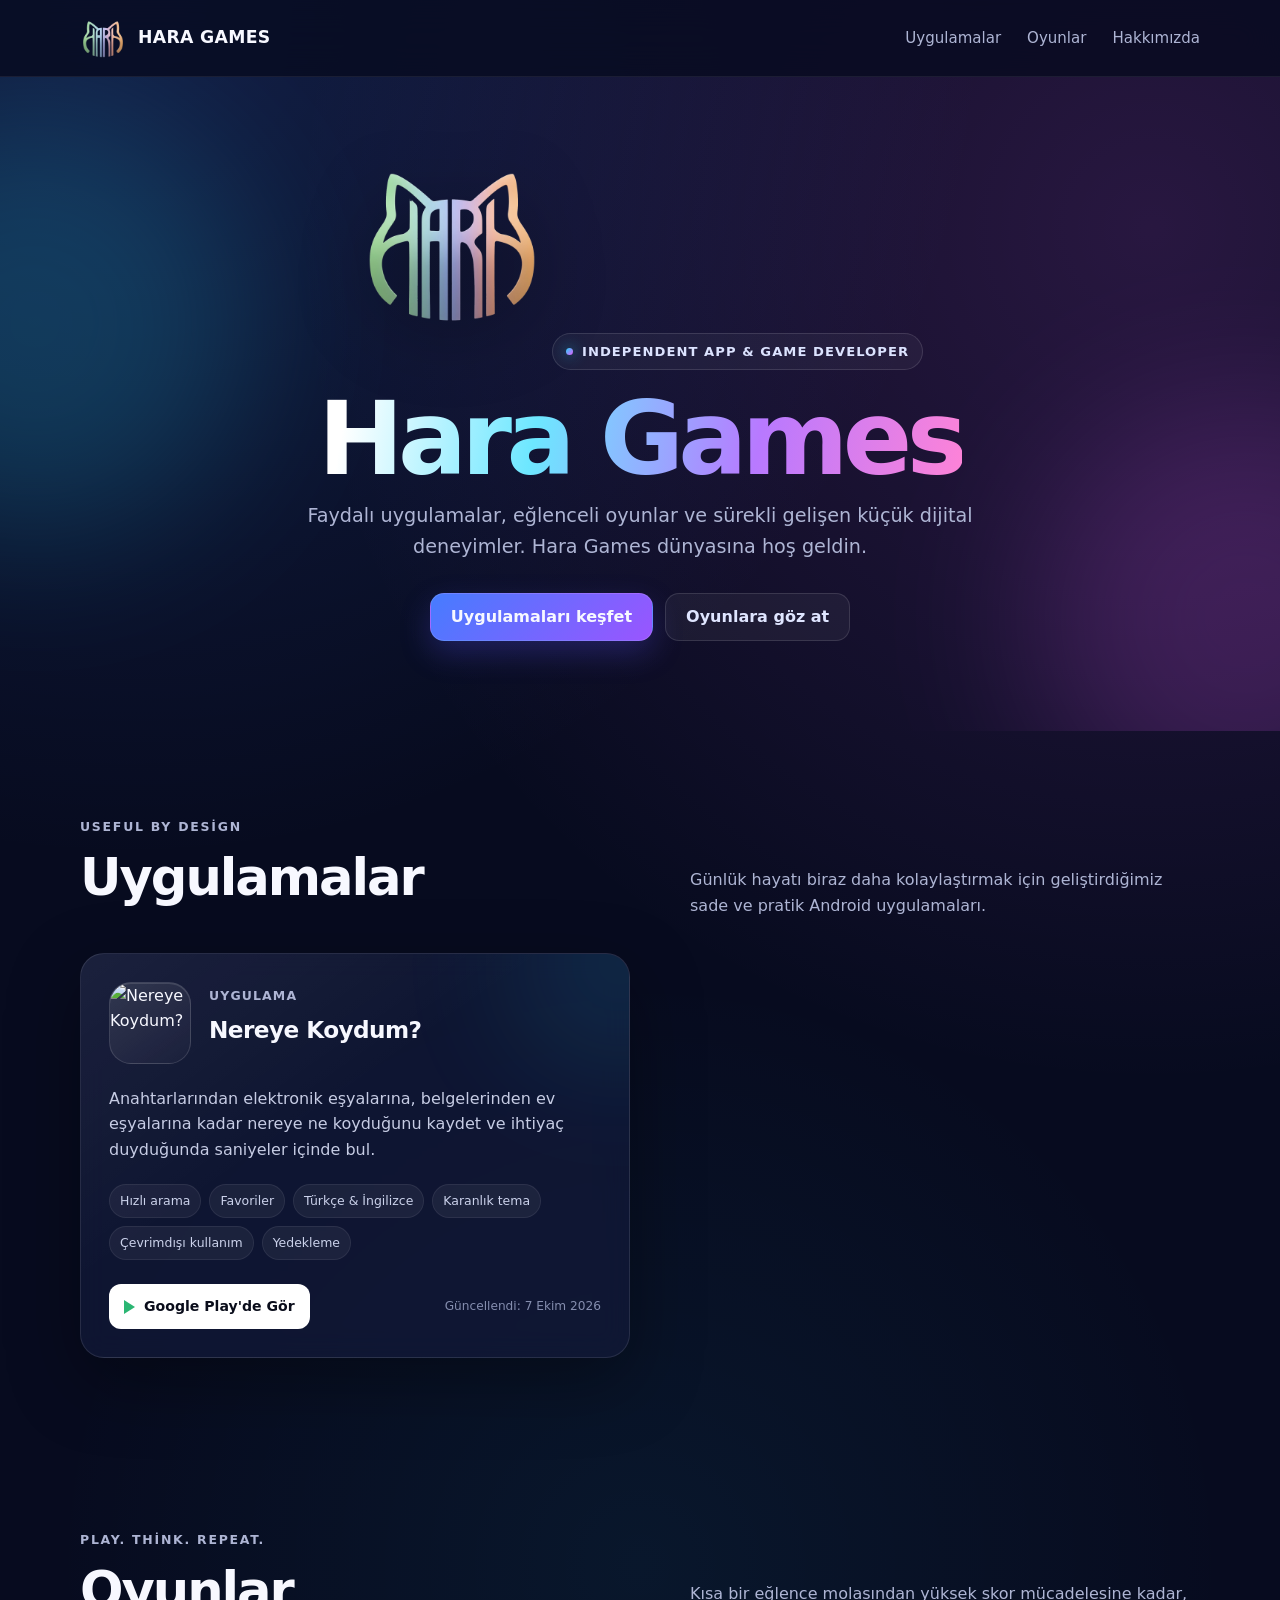
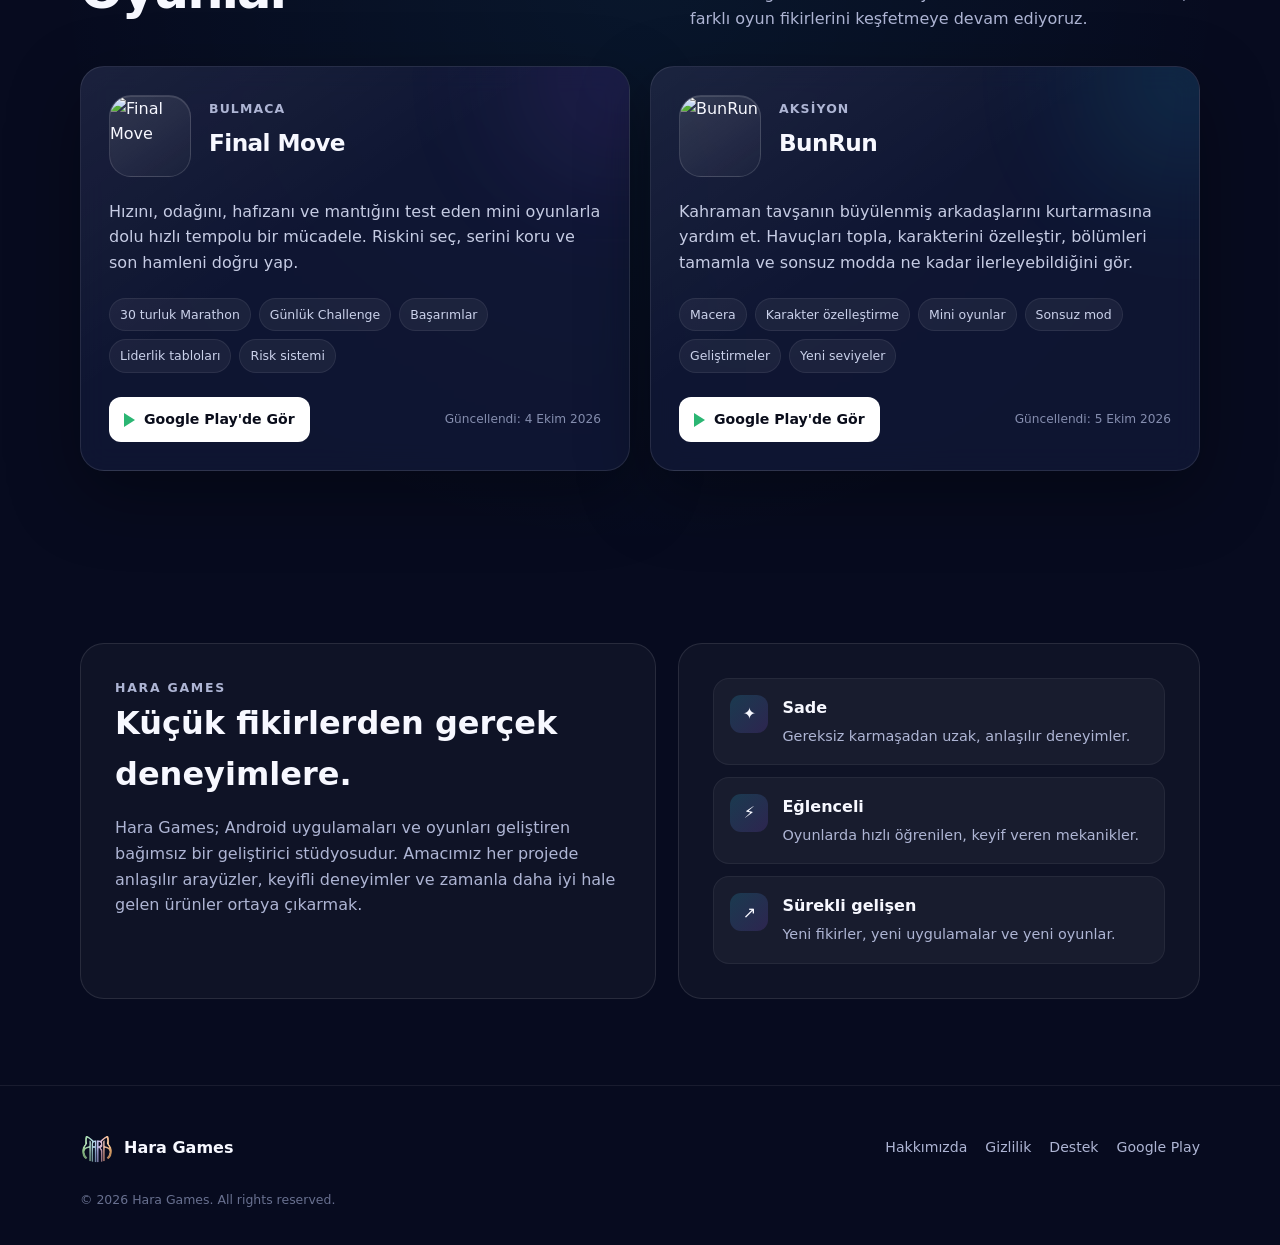
==== index.html @ c5e0ca46 "🤖 Google Play ikonları otomatik güncellendi" ====
<!DOCTYPE html>
<html lang="tr">
<head>
    <meta charset="UTF-8">
    <meta name="viewport" content="width=device-width, initial-scale=1.0">
    <meta name="theme-color" content="#070b1f">
    <meta name="description" content="Hara Games — Android uygulamaları ve oyunları.">
    <title>Hara Games | Apps & Games</title>

    <style>
        :root {
            --bg: #070b1f;
            --bg-soft: #0d1230;
            --card: rgba(19, 25, 58, 0.72);
            --card-solid: #111738;
            --text: #f7f8ff;
            --muted: #aeb5d4;
            --cyan: #25d8ff;
            --blue: #467cff;
            --purple: #9a55ff;
            --pink: #e65cff;
            --gold: #ffc94a;
            --border: rgba(255,255,255,.10);
            --shadow: 0 24px 70px rgba(0,0,0,.35);
            --radius: 24px;
            --max: 1120px;
        }

        * { box-sizing: border-box; }
        html { scroll-behavior: smooth; }

        body {
            margin: 0;
            color: var(--text);
            background:
                radial-gradient(circle at 10% 0%, rgba(70,124,255,.18), transparent 28%),
                radial-gradient(circle at 90% 8%, rgba(230,92,255,.15), transparent 30%),
                radial-gradient(circle at 50% 55%, rgba(37,216,255,.06), transparent 35%),
                var(--bg);
            font-family: Inter, ui-sans-serif, system-ui, -apple-system, BlinkMacSystemFont, "Segoe UI", sans-serif;
            line-height: 1.6;
        }

        a { color: inherit; text-decoration: none; }

        .container {
            width: min(calc(100% - 40px), var(--max));
            margin: 0 auto;
        }

        /* ---------- NAV ---------- */
        .nav {
            position: sticky;
            top: 0;
            z-index: 20;
            border-bottom: 1px solid rgba(255,255,255,.07);
            background: rgba(7,11,31,.78);
            backdrop-filter: blur(18px);
        }

        .nav-inner {
            min-height: 76px;
            display: flex;
            align-items: center;
            justify-content: space-between;
            gap: 24px;
        }

        .brand {
            display: inline-flex;
            align-items: center;
            gap: 12px;
            font-weight: 800;
            letter-spacing: .02em;
        }

        .brand img {
            width: 46px;
            height: 46px;
            object-fit: contain;
            border-radius: 13px;
        }

        .brand span { font-size: 1.08rem; }

        .nav-links {
            display: flex;
            gap: 26px;
            color: var(--muted);
            font-size: .94rem;
        }

        .nav-links a:hover { color: #fff; }

        /* ---------- HERO ---------- */
        .hero {
            min-height: 610px;
            display: grid;
            place-items: center;
            position: relative;
            overflow: hidden;
            padding: 70px 0 90px;
        }

        .hero::before,
        .hero::after {
            content: "";
            position: absolute;
            width: 430px;
            height: 430px;
            border-radius: 50%;
            filter: blur(80px);
            opacity: .18;
            pointer-events: none;
        }

        .hero::before { left: -180px; top: 30px; background: var(--cyan); }
        .hero::after { right: -180px; bottom: -100px; background: var(--pink); }

        .hero-content {
            position: relative;
            z-index: 1;
            text-align: center;
            max-width: 850px;
        }

        .hero-logo {
            width: clamp(130px, 18vw, 190px);
            height: clamp(130px, 18vw, 190px);
            object-fit: contain;
            margin-bottom: 18px;
            filter: drop-shadow(0 18px 35px rgba(0,0,0,.4));
        }

        .eyebrow {
            display: inline-flex;
            align-items: center;
            gap: 9px;
            padding: 7px 13px;
            border: 1px solid rgba(255,255,255,.12);
            border-radius: 999px;
            background: rgba(255,255,255,.045);
            color: #dce3ff;
            font-size: .82rem;
            font-weight: 700;
            letter-spacing: .08em;
            text-transform: uppercase;
        }

        .eyebrow::before {
            content: "";
            width: 7px;
            height: 7px;
            border-radius: 50%;
            background: linear-gradient(135deg, var(--cyan), var(--pink));
            box-shadow: 0 0 14px rgba(37,216,255,.8);
        }

        h1 {
            margin: 20px 0 14px;
            font-size: clamp(3rem, 8vw, 6.5rem);
            line-height: .95;
            letter-spacing: -.055em;
        }

        .gradient-text {
            background: linear-gradient(100deg, #fff 5%, #6de7ff 34%, #b879ff 68%, #ff83d7 100%);
            -webkit-background-clip: text;
            background-clip: text;
            color: transparent;
        }

        .hero p {
            max-width: 670px;
            margin: 0 auto;
            color: var(--muted);
            font-size: clamp(1rem, 2vw, 1.2rem);
        }

        .hero-actions {
            display: flex;
            justify-content: center;
            gap: 12px;
            flex-wrap: wrap;
            margin-top: 30px;
        }

        .button {
            display: inline-flex;
            align-items: center;
            justify-content: center;
            min-height: 48px;
            padding: 0 20px;
            border-radius: 14px;
            border: 1px solid rgba(255,255,255,.12);
            font-weight: 800;
            transition: transform .2s ease, border-color .2s ease, background .2s ease;
        }

        .button:hover {
            transform: translateY(-2px);
            border-color: rgba(255,255,255,.24);
        }

        .button-primary {
            background: linear-gradient(135deg, var(--blue), var(--purple));
            box-shadow: 0 12px 30px rgba(91,82,255,.25);
        }

        .button-secondary {
            background: rgba(255,255,255,.05);
            color: #dfe5ff;
        }

        /* ---------- SECTION ---------- */
        section { padding: 86px 0; }

        .section-heading {
            display: flex;
            justify-content: space-between;
            align-items: end;
            gap: 30px;
            margin-bottom: 34px;
        }

        .section-heading h2 {
            margin: 0;
            font-size: clamp(2rem, 4vw, 3.2rem);
            letter-spacing: -.04em;
        }

        .section-heading p {
            max-width: 510px;
            margin: 0;
            color: var(--muted);
        }

        .section-label {
            margin: 0 0 8px;
            color: var(--cyan);
            font-size: .78rem;
            font-weight: 900;
            letter-spacing: .14em;
            text-transform: uppercase;
        }

        /* ---------- PRODUCTS ---------- */
        .products {
            display: grid;
            grid-template-columns: repeat(2, minmax(0, 1fr));
            gap: 20px;
        }

        .product-card {
            position: relative;
            overflow: hidden;
            min-height: 300px;
            display: flex;
            flex-direction: column;
            padding: 28px;
            border: 1px solid var(--border);
            border-radius: var(--radius);
            background: linear-gradient(145deg, rgba(255,255,255,.055), transparent 42%), var(--card);
            box-shadow: var(--shadow);
            backdrop-filter: blur(14px);
            transition: transform .25s ease, border-color .25s ease;
        }

        .product-card:hover {
            transform: translateY(-6px);
            border-color: rgba(117,160,255,.38);
        }

        .product-card::after {
            content: "";
            position: absolute;
            width: 170px;
            height: 170px;
            right: -75px;
            top: -75px;
            border-radius: 50%;
            background: var(--accent, var(--blue));
            filter: blur(75px);
            opacity: .18;
            pointer-events: none;
        }

        .product-top {
            display: flex;
            align-items: flex-start;
            gap: 18px;
            position: relative;
            z-index: 1;
        }

        .product-icon {
            width: 82px;
            height: 82px;
            flex: 0 0 82px;
            display: grid;
            place-items: center;
            overflow: hidden;
            border-radius: 22px;
            border: 1px solid rgba(255,255,255,.13);
            background: linear-gradient(145deg, rgba(255,255,255,.11), rgba(255,255,255,.025));
            box-shadow: inset 0 1px 0 rgba(255,255,255,.12);
        }

        .product-icon img {
            width: 100%;
            height: 100%;
            display: block;
            object-fit: cover;
        }

        .icon-fallback {
            display: grid;
            place-items: center;
            width: 100%;
            height: 100%;
            color: #fff;
            font-size: 2rem;
            font-weight: 900;
            background: linear-gradient(135deg, var(--blue), var(--purple));
        }

        .product-card h3 {
            margin: 4px 0 4px;
            font-size: 1.45rem;
            letter-spacing: -.025em;
        }

        .type {
            display: inline-block;
            color: var(--muted);
            font-size: .78rem;
            font-weight: 800;
            text-transform: uppercase;
            letter-spacing: .09em;
        }

        .product-description {
            position: relative;
            z-index: 1;
            color: #c6cce4;
            margin: 22px 0;
            max-width: 620px;
        }

        .features {
            position: relative;
            z-index: 1;
            display: flex;
            flex-wrap: wrap;
            gap: 8px;
            margin-bottom: 24px;
        }

        .feature {
            padding: 6px 10px;
            border-radius: 999px;
            background: rgba(255,255,255,.055);
            color: #cbd2eb;
            font-size: .78rem;
            border: 1px solid rgba(255,255,255,.07);
        }

        .product-footer {
            position: relative;
            z-index: 1;
            margin-top: auto;
            display: flex;
            align-items: center;
            justify-content: space-between;
            gap: 15px;
        }

        .play-button {
            display: inline-flex;
            align-items: center;
            gap: 9px;
            padding: 11px 15px;
            border-radius: 12px;
            background: #fff;
            color: #0a0d1b;
            font-size: .88rem;
            font-weight: 900;
            transition: transform .2s ease;
        }

        .play-button:hover { transform: translateY(-2px); }

        .play-symbol {
            width: 0;
            height: 0;
            border-top: 7px solid transparent;
            border-bottom: 7px solid transparent;
            border-left: 11px solid #2bb673;
        }

        .updated { color: #858eaf; font-size: .76rem; }

        /* ---------- ABOUT ---------- */
        .about {
            display: grid;
            grid-template-columns: 1.05fr .95fr;
            gap: 22px;
        }

        .about-card {
            padding: 34px;
            border-radius: var(--radius);
            border: 1px solid var(--border);
            background: rgba(255,255,255,.035);
        }

        .about-card h2 { margin: 0 0 15px; font-size: 2rem; }
        .about-card p { margin: 0; color: var(--muted); }

        .principles { display: grid; gap: 12px; }

        .principle {
            display: flex;
            gap: 14px;
            align-items: flex-start;
            padding: 16px;
            border-radius: 16px;
            background: rgba(255,255,255,.04);
            border: 1px solid rgba(255,255,255,.06);
        }

        .principle-icon {
            width: 38px;
            height: 38px;
            flex: 0 0 38px;
            display: grid;
            place-items: center;
            border-radius: 11px;
            background: linear-gradient(135deg, rgba(37,216,255,.16), rgba(154,85,255,.16));
        }

        .principle strong { display: block; margin-bottom: 2px; }
        .principle span { color: var(--muted); font-size: .9rem; }

        /* ---------- FOOTER ---------- */
        footer {
            padding: 45px 0 35px;
            border-top: 1px solid rgba(255,255,255,.07);
        }

        .footer-inner {
            display: flex;
            align-items: center;
            justify-content: space-between;
            gap: 25px;
        }

        .footer-brand {
            display: flex;
            align-items: center;
            gap: 10px;
            font-weight: 800;
        }

        .footer-brand img {
            width: 34px;
            height: 34px;
            object-fit: contain;
            border-radius: 9px;
        }

        .footer-links {
            display: flex;
            flex-wrap: wrap;
            gap: 18px;
            color: var(--muted);
            font-size: .88rem;
        }

        .footer-links a:hover { color: #fff; }
        .copyright { margin-top: 25px; color: #68708f; font-size: .78rem; }

        /* ---------- RESPONSIVE ---------- */
        @media (max-width: 800px) {
            .nav-links { display: none; }
            .products, .about { grid-template-columns: 1fr; }
            .section-heading { display: block; }
            .section-heading p { margin-top: 12px; }
            .hero { min-height: 560px; padding-top: 55px; }
        }

        @media (max-width: 520px) {
            .container { width: min(calc(100% - 26px), var(--max)); }
            section { padding: 65px 0; }
            .product-card, .about-card { padding: 22px; }
            .product-top { gap: 13px; }
            .product-icon { width: 68px; height: 68px; flex-basis: 68px; border-radius: 18px; }
            .product-footer, .footer-inner { align-items: flex-start; flex-direction: column; }
        }
    </style>
</head>

<body>
    <header class="nav">
        <div class="container nav-inner">
            <a class="brand" href="#top" aria-label="Hara Games ana sayfa">
                <img src="hara_logo.png" alt="Hara Games logo">
                <span>HARA GAMES</span>
            </a>

            <nav class="nav-links" aria-label="Ana menü">
                <a href="#apps">Uygulamalar</a>
                <a href="#games">Oyunlar</a>
                <a href="#about">Hakkımızda</a>
            </nav>
        </div>
    </header>

    <main id="top">
        <section class="hero">
            <div class="container hero-content">
                <img class="hero-logo" src="hara_logo.png" alt="Hara Games">
                <div class="eyebrow">Independent App & Game Developer</div>
                <h1><span class="gradient-text">Hara Games</span></h1>
                <p>
                    Faydalı uygulamalar, eğlenceli oyunlar ve sürekli gelişen
                    küçük dijital deneyimler. Hara Games dünyasına hoş geldin.
                </p>
                <div class="hero-actions">
                    <a class="button button-primary" href="#apps">Uygulamaları keşfet</a>
                    <a class="button button-secondary" href="#games">Oyunlara göz at</a>
                </div>
            </div>
        </section>

        <section id="apps">
            <div class="container">
                <div class="section-heading">
                    <div>
                        <p class="section-label">Useful by design</p>
                        <h2>Uygulamalar</h2>
                    </div>
                    <p>Günlük hayatı biraz daha kolaylaştırmak için geliştirdiğimiz sade ve pratik Android uygulamaları.</p>
                </div>
                <div class="products" id="app-list"></div>
            </div>
        </section>

        <section id="games">
            <div class="container">
                <div class="section-heading">
                    <div>
                        <p class="section-label">Play. Think. Repeat.</p>
                        <h2>Oyunlar</h2>
                    </div>
                    <p>Kısa bir eğlence molasından yüksek skor mücadelesine kadar, farklı oyun fikirlerini keşfetmeye devam ediyoruz.</p>
                </div>
                <div class="products" id="game-list"></div>
            </div>
        </section>

        <section id="about">
            <div class="container">
                <div class="about">
                    <div class="about-card">
                        <p class="section-label">Hara Games</p>
                        <h2>Küçük fikirlerden gerçek deneyimlere.</h2>
                        <p>
                            Hara Games; Android uygulamaları ve oyunları geliştiren bağımsız bir geliştirici stüdyosudur. Amacımız her projede anlaşılır arayüzler, keyifli deneyimler ve zamanla daha iyi hale gelen ürünler ortaya çıkarmak.
                        </p>
                    </div>

                    <div class="about-card">
                        <div class="principles">
                            <div class="principle">
                                <div class="principle-icon">✦</div>
                                <div>
                                    <strong>Sade</strong>
                                    <span>Gereksiz karmaşadan uzak, anlaşılır deneyimler.</span>
                                </div>
                            </div>
                            <div class="principle">
                                <div class="principle-icon">⚡</div>
                                <div>
                                    <strong>Eğlenceli</strong>
                                    <span>Oyunlarda hızlı öğrenilen, keyif veren mekanikler.</span>
                                </div>
                            </div>
                            <div class="principle">
                                <div class="principle-icon">↗</div>
                                <div>
                                    <strong>Sürekli gelişen</strong>
                                    <span>Yeni fikirler, yeni uygulamalar ve yeni oyunlar.</span>
                                </div>
                            </div>
                        </div>
                    </div>
                </div>
            </div>
        </section>
    </main>

    <footer>
        <div class="container">
            <div class="footer-inner">
                <a class="footer-brand" href="#top">
                    <img src="hara_logo.png" alt="">
                    <span>Hara Games</span>
                </a>

                <div class="footer-links">
                    <a href="#about">Hakkımızda</a>
                    <a href="https://docs.google.com/document/d/1SGgo4OdLcvjbQ5zeBZV5MhBO94CE6iFEyLcj2wLljVA/edit?usp=sharing" target="_blank" rel="noopener">Gizlilik</a>
                    <a href="mailto:bagihara@gmail.com">Destek</a>
                    <a href="https://play.google.com/store/apps/developer?id=Hara+Games&hl=tr" target="_blank" rel="noopener">Google Play</a>
                </div>
            </div>

            <div class="copyright">
                © <span id="year"></span> Hara Games. All rights reserved.
            </div>
        </div>
    </footer>

    <script>
        const apps = [
            {
                title: "Nereye Koydum?",
                type: "Uygulama",
                packageName: "com.haragames.nereyekoydum",
                iconUrl: "https://play-lh.googleusercontent.com/J-ZHmyq_GExuLmUxnbVTc9h0Ak8dHTIcbRjnske8AzpW0FjWOf4ByvB13b0yjUiYnapVkevgL9qRsfGx5vhJ=s0-br30", // Otomatik güncellenecek
                accent: "#25d8ff",
                description: "Anahtarlarından elektronik eşyalarına, belgelerinden ev eşyalarına kadar nereye ne koyduğunu kaydet ve ihtiyaç duyduğunda saniyeler içinde bul.",
                features: ["Hızlı arama", "Favoriler", "Türkçe & İngilizce", "Karanlık tema", "Çevrimdışı kullanım", "Yedekleme"],
                updated: "7 Ekim 2026",
                playUrl: "https://play.google.com/store/apps/details?id=com.haragames.nereyekoydum"
            }
        ];

        const games = [
            {
                title: "Final Move",
                type: "Bulmaca",
                packageName: "com.haragames.sonhamle",
                iconUrl: "https://play-lh.googleusercontent.com/pw_NLVhS8FrVc94WIPRosGNM_7G5t4M5An6Vt_KyeOm2tgbFkDJQIiqqV2NyR4tC7RWBFMVhD5p9a35qiNzYeA=s0-br30",
                accent: "#9a55ff",
                description: "Hızını, odağını, hafızanı ve mantığını test eden mini oyunlarla dolu hızlı tempolu bir mücadele. Riskini seç, serini koru ve son hamleni doğru yap.",
                features: ["30 turluk Marathon", "Günlük Challenge", "Başarımlar", "Liderlik tabloları", "Risk sistemi"],
                updated: "4 Ekim 2026",
                playUrl: "https://play.google.com/store/apps/details?id=com.haragames.sonhamle"
            },
            {
                title: "BunRun",
                type: "Aksiyon",
                packageName: "com.HaraGames.BunRun",
                iconUrl: "https://play-lh.googleusercontent.com/JHtS4VF_gsQF5TGqpc1KcNerNTizfJ-2FHu_L8VQDetmhYtNUsfahBDx8WInlqELz2fMuRwAWNAL0KgynzMq7Q=s0-br30",
                accent: "#25d8ff",
                description: "Kahraman tavşanın büyülenmiş arkadaşlarını kurtarmasına yardım et. Havuçları topla, karakterini özelleştir, bölümleri tamamla ve sonsuz modda ne kadar ilerleyebildiğini gör.",
                features: ["Macera", "Karakter özelleştirme", "Mini oyunlar", "Sonsuz mod", "Geliştirmeler", "Yeni seviyeler"],
                updated: "5 Ekim 2026",
                playUrl: "https://play.google.com/store/apps/details?id=com.HaraGames.BunRun"
            }
        ];

        function renderProducts(list, targetId) {
            const target = document.getElementById(targetId);

            target.innerHTML = list.map((product) => `
                <article class="product-card" style="--accent:${product.accent}">
                    <div class="product-top">
                        <div class="product-icon" aria-label="${product.title} uygulama ikonu">
                            ${product.iconUrl && !product.iconUrl.includes("Default") 
                                ? `<img src="${product.iconUrl}" alt="${product.title}" loading="lazy" referrerPolicy="no-referrer">`
                                : `<span class="icon-fallback">${product.title.charAt(0)}</span>`
                            }
                        </div>
                        <div>
                            <span class="type">${product.type}</span>
                            <h3>${product.title}</h3>
                        </div>
                    </div>

                    <p class="product-description">${product.description}</p>

                    <div class="features">
                        ${product.features.map(feature => `<span class="feature">${feature}</span>`).join("")}
                    </div>

                    <div class="product-footer">
                        <a class="play-button" href="${product.playUrl}" target="_blank" rel="noopener" aria-label="${product.title} Google Play'de aç">
                            <span class="play-symbol"></span>
                            Google Play'de Gör
                        </a>
                        <span class="updated">Güncellendi: ${product.updated}</span>
                    </div>
                </article>
            `).join("");
        }

        renderProducts(apps, "app-list");
        renderProducts(games, "game-list");

        document.getElementById("year").textContent = new Date().getFullYear();
    </script>
</body>
</html>
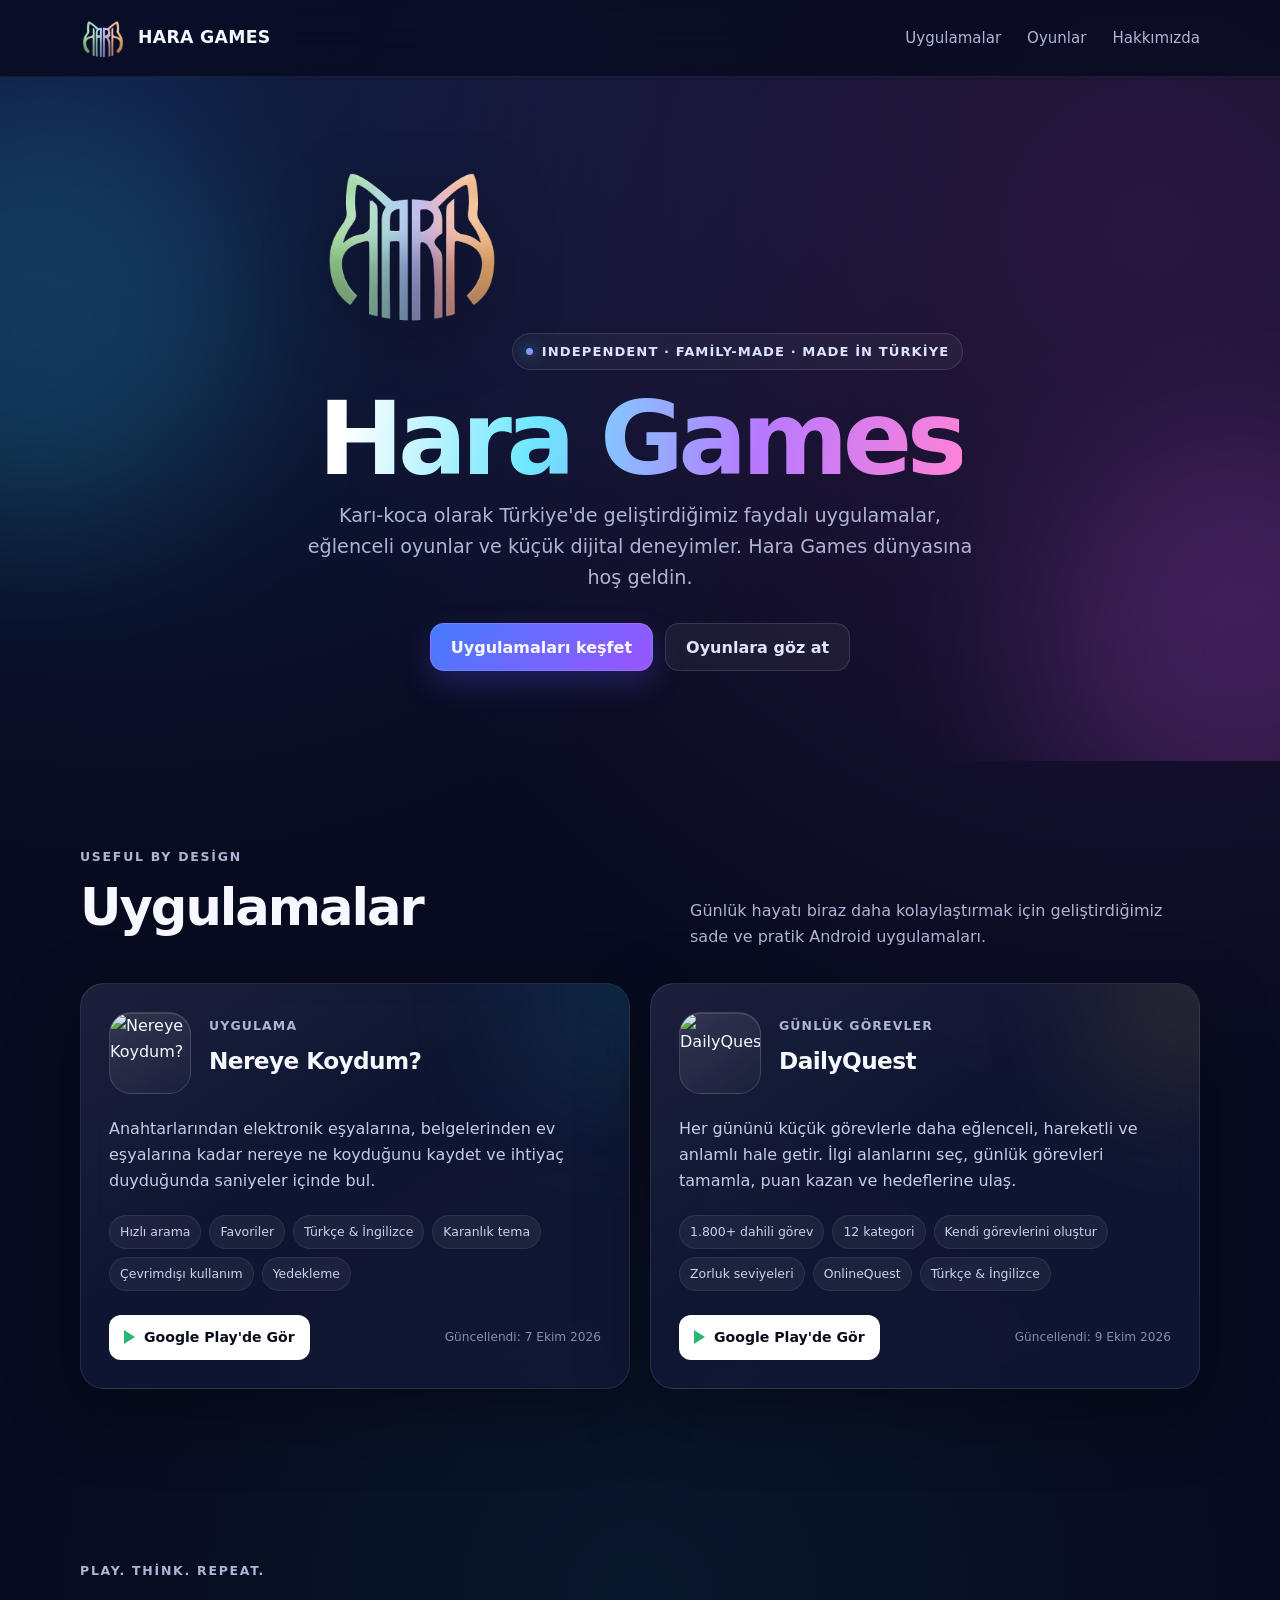
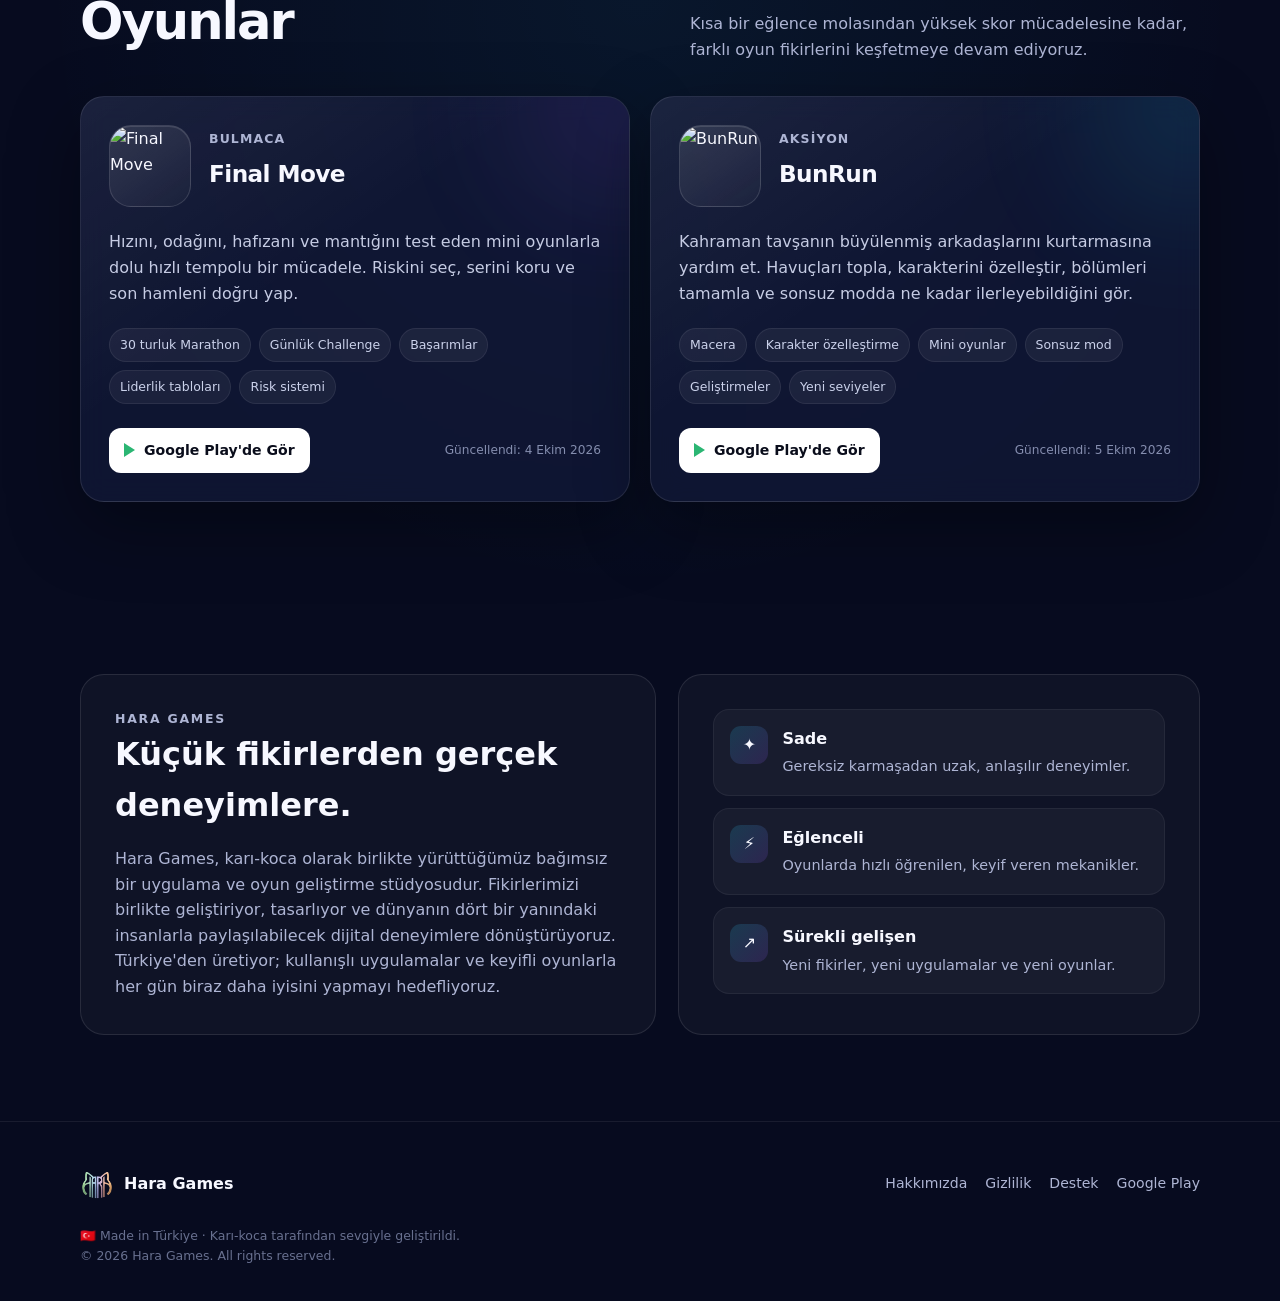
==== commit 6266e97d: "Add files via upload" ====
--- a/index.html
+++ b/index.html
@@ -520,11 +520,11 @@
         <section class="hero">
             <div class="container hero-content">
                 <img class="hero-logo" src="hara_logo.png" alt="Hara Games">
-                <div class="eyebrow">Independent App & Game Developer</div>
+                <div class="eyebrow">Independent · Family-made · Made in Türkiye</div>
                 <h1><span class="gradient-text">Hara Games</span></h1>
                 <p>
-                    Faydalı uygulamalar, eğlenceli oyunlar ve sürekli gelişen
-                    küçük dijital deneyimler. Hara Games dünyasına hoş geldin.
+                    Karı-koca olarak Türkiye'de geliştirdiğimiz faydalı uygulamalar,
+                    eğlenceli oyunlar ve küçük dijital deneyimler. Hara Games dünyasına hoş geldin.
                 </p>
                 <div class="hero-actions">
                     <a class="button button-primary" href="#apps">Uygulamaları keşfet</a>
@@ -566,7 +566,7 @@
                         <p class="section-label">Hara Games</p>
                         <h2>Küçük fikirlerden gerçek deneyimlere.</h2>
                         <p>
-                            Hara Games; Android uygulamaları ve oyunları geliştiren bağımsız bir geliştirici stüdyosudur. Amacımız her projede anlaşılır arayüzler, keyifli deneyimler ve zamanla daha iyi hale gelen ürünler ortaya çıkarmak.
+                            Hara Games, karı-koca olarak birlikte yürüttüğümüz bağımsız bir uygulama ve oyun geliştirme stüdyosudur. Fikirlerimizi birlikte geliştiriyor, tasarlıyor ve dünyanın dört bir yanındaki insanlarla paylaşılabilecek dijital deneyimlere dönüştürüyoruz. Türkiye'den üretiyor; kullanışlı uygulamalar ve keyifli oyunlarla her gün biraz daha iyisini yapmayı hedefliyoruz.
                         </p>
                     </div>
 
@@ -617,7 +617,8 @@
             </div>
 
             <div class="copyright">
-                © <span id="year"></span> Hara Games. All rights reserved.
+                <span>🇹🇷 Made in Türkiye · Karı-koca tarafından sevgiyle geliştirildi.</span><br>
+            © <span id="year"></span> Hara Games. All rights reserved.
             </div>
         </div>
     </footer>
@@ -628,12 +629,23 @@
                 title: "Nereye Koydum?",
                 type: "Uygulama",
                 packageName: "com.haragames.nereyekoydum",
-                iconUrl: "https://play-lh.googleusercontent.com/J-ZHmyq_GExuLmUxnbVTc9h0Ak8dHTIcbRjnske8AzpW0FjWOf4ByvB13b0yjUiYnapVkevgL9qRsfGx5vhJ=s0-br30", // Otomatik güncellenecek
+                iconUrl: "https://play-lh.googleusercontent.com/J-ZHmyq_GExuLmUxnbVTc9h0Ak8dHTIcbRjnske8AzpW0FjWOf4ByvB13b0yjUiYnapVkevgL9qRsfGx5vhJ=s0-br30",
                 accent: "#25d8ff",
                 description: "Anahtarlarından elektronik eşyalarına, belgelerinden ev eşyalarına kadar nereye ne koyduğunu kaydet ve ihtiyaç duyduğunda saniyeler içinde bul.",
                 features: ["Hızlı arama", "Favoriler", "Türkçe & İngilizce", "Karanlık tema", "Çevrimdışı kullanım", "Yedekleme"],
                 updated: "7 Ekim 2026",
                 playUrl: "https://play.google.com/store/apps/details?id=com.haragames.nereyekoydum"
+            },
+            {
+                title: "DailyQuest",
+                type: "Günlük görevler",
+                packageName: "com.haragames.dailyquest",
+                iconUrl: "https://play-lh.googleusercontent.com/Fo5HOj7Igyg_b9Ddqx26q7UNYi2nD2TVsdblYFdV_hxgIdt2HaZeTmJG7ElQmJXhgwcJZhf7QcwCSb8v4vUgnWk=w240-h480",
+                accent: "#ffc94a",
+                description: "Her gününü küçük görevlerle daha eğlenceli, hareketli ve anlamlı hale getir. İlgi alanlarını seç, günlük görevleri tamamla, puan kazan ve hedeflerine ulaş.",
+                features: ["1.800+ dahili görev", "12 kategori", "Kendi görevlerini oluştur", "Zorluk seviyeleri", "OnlineQuest", "Türkçe & İngilizce"],
+                updated: "9 Ekim 2026",
+                playUrl: "https://play.google.com/store/apps/details?id=com.haragames.dailyquest&hl=tr"
             }
         ];
 
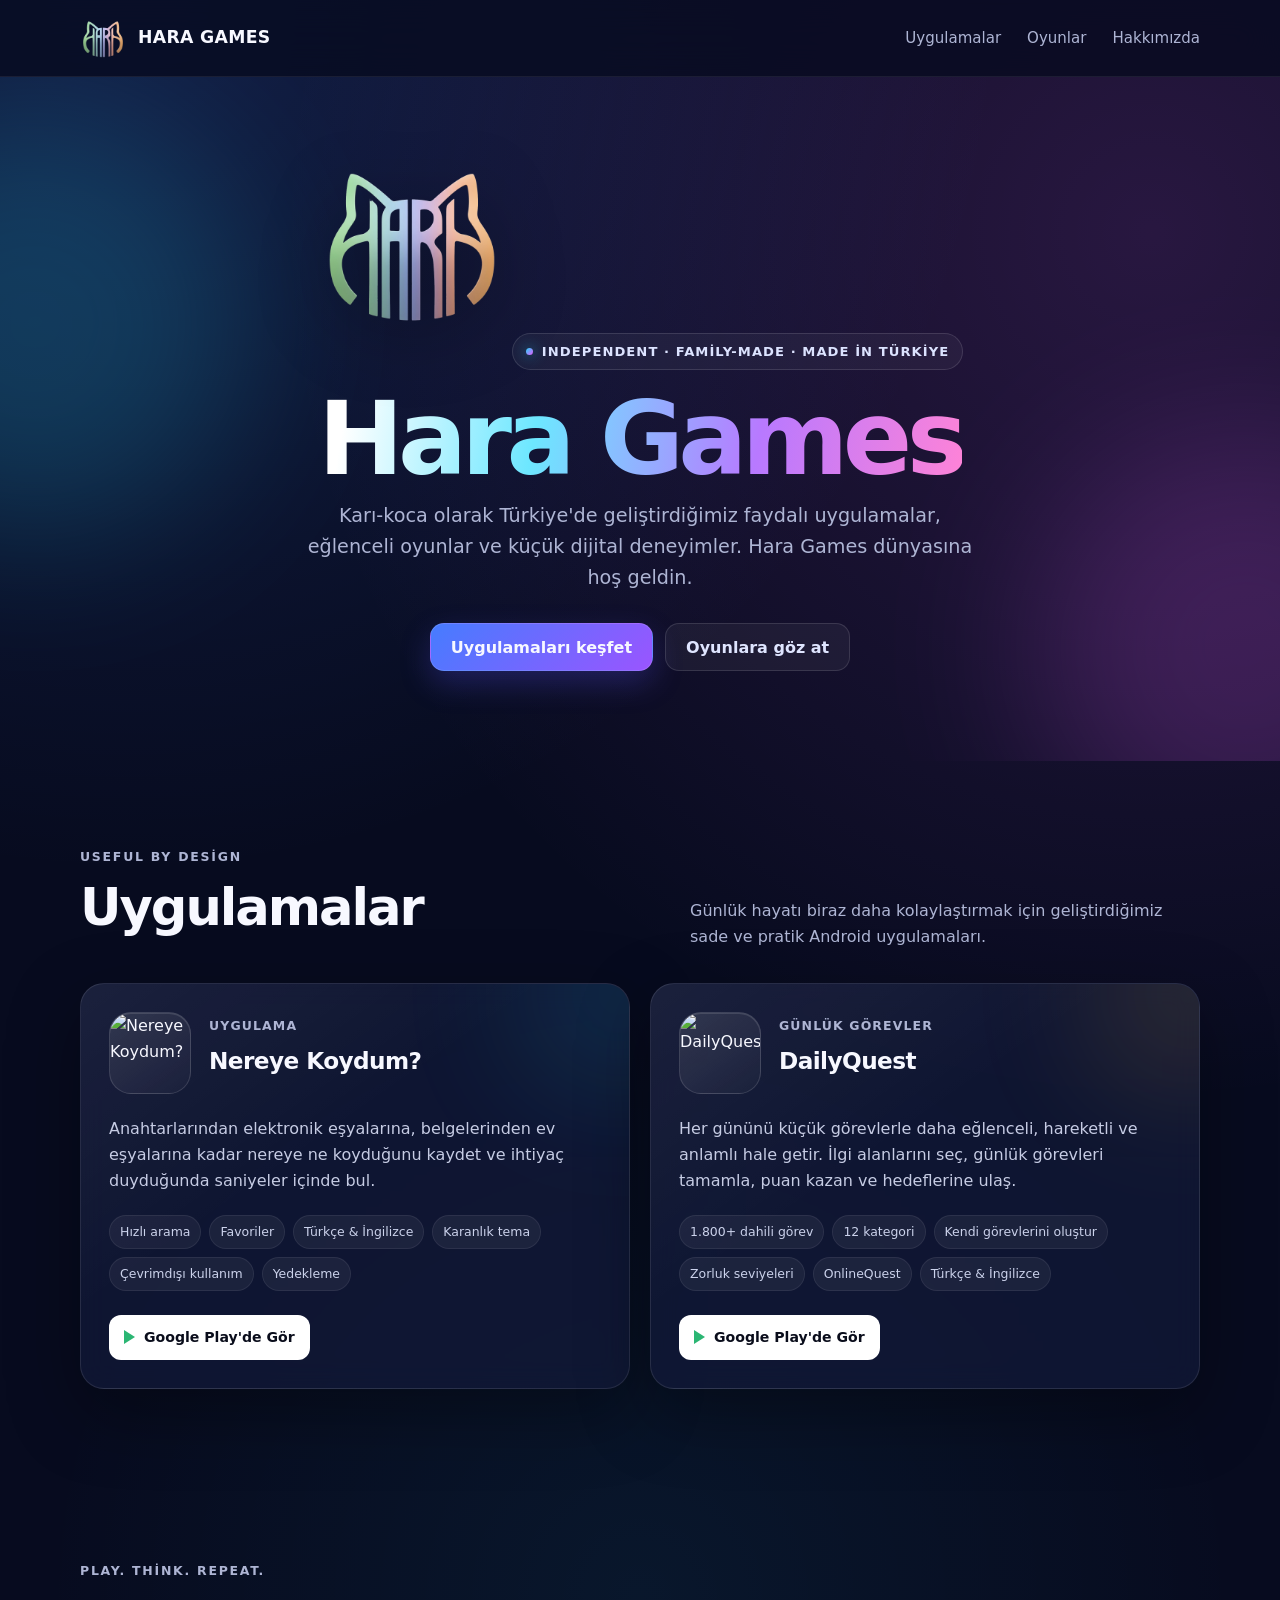
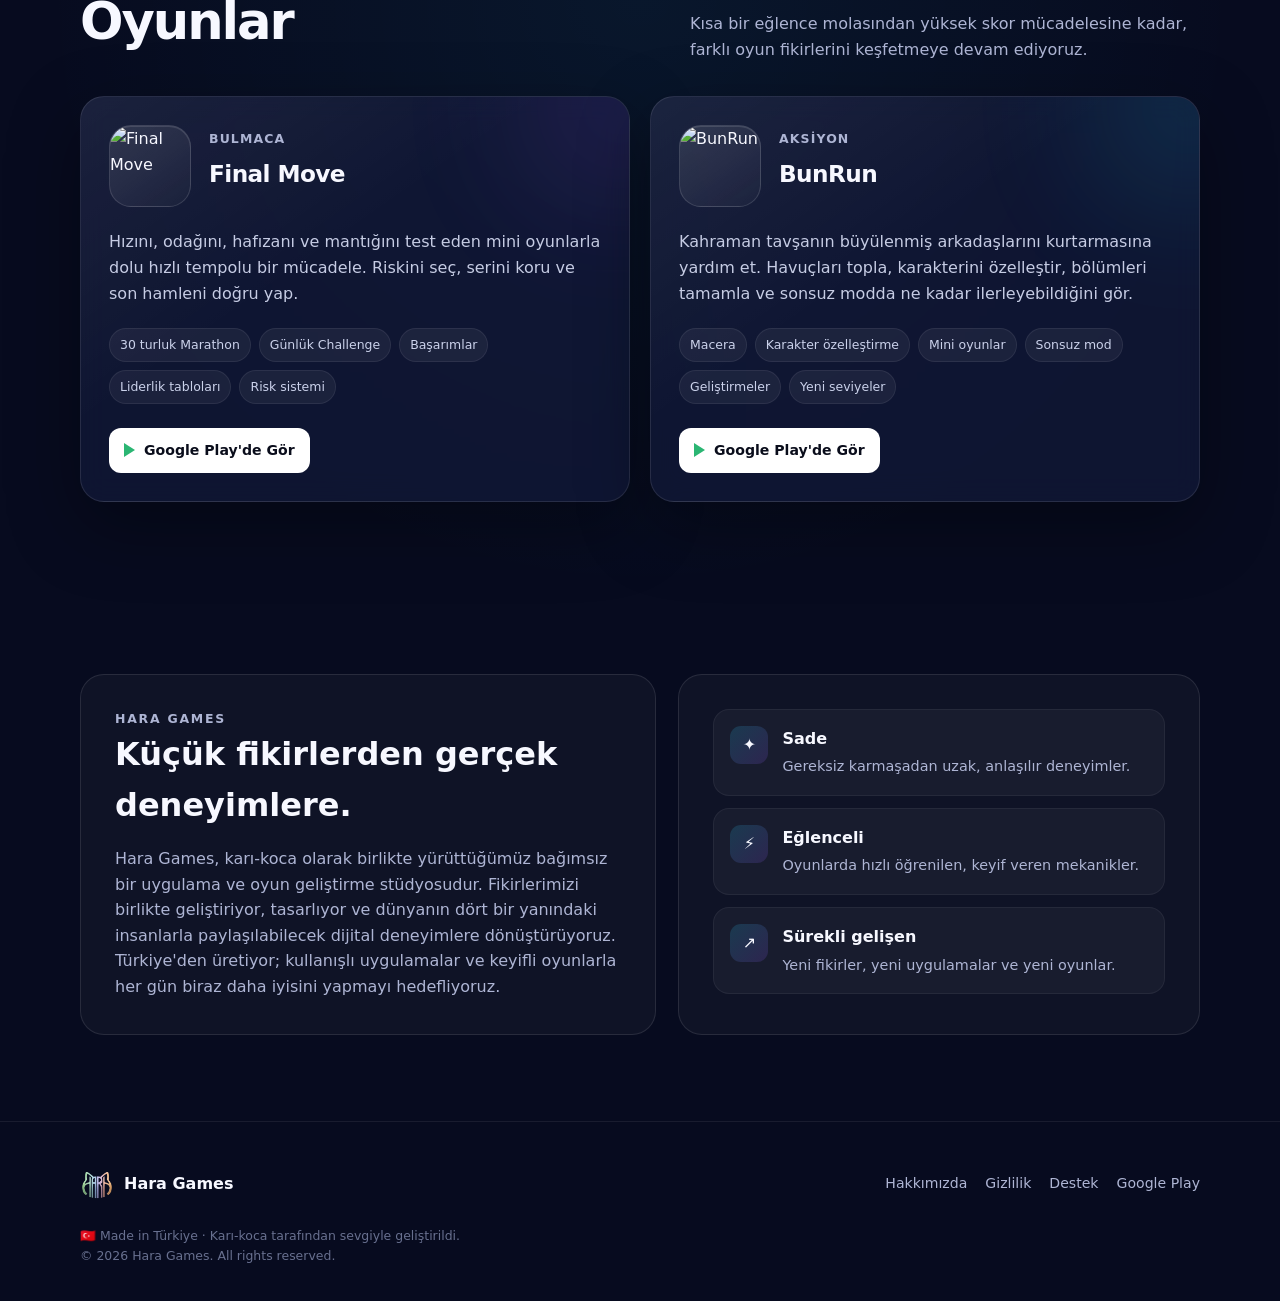
==== commit d9a37757: "Add files via upload" ====
--- a/index.html
+++ b/index.html
@@ -397,8 +397,6 @@
             border-bottom: 7px solid transparent;
             border-left: 11px solid #2bb673;
         }
-
-        .updated { color: #858eaf; font-size: .76rem; }
 
         /* ---------- ABOUT ---------- */
         .about {
@@ -633,7 +631,6 @@
                 accent: "#25d8ff",
                 description: "Anahtarlarından elektronik eşyalarına, belgelerinden ev eşyalarına kadar nereye ne koyduğunu kaydet ve ihtiyaç duyduğunda saniyeler içinde bul.",
                 features: ["Hızlı arama", "Favoriler", "Türkçe & İngilizce", "Karanlık tema", "Çevrimdışı kullanım", "Yedekleme"],
-                updated: "7 Ekim 2026",
                 playUrl: "https://play.google.com/store/apps/details?id=com.haragames.nereyekoydum"
             },
             {
@@ -644,7 +641,6 @@
                 accent: "#ffc94a",
                 description: "Her gününü küçük görevlerle daha eğlenceli, hareketli ve anlamlı hale getir. İlgi alanlarını seç, günlük görevleri tamamla, puan kazan ve hedeflerine ulaş.",
                 features: ["1.800+ dahili görev", "12 kategori", "Kendi görevlerini oluştur", "Zorluk seviyeleri", "OnlineQuest", "Türkçe & İngilizce"],
-                updated: "9 Ekim 2026",
                 playUrl: "https://play.google.com/store/apps/details?id=com.haragames.dailyquest&hl=tr"
             }
         ];
@@ -658,7 +654,6 @@
                 accent: "#9a55ff",
                 description: "Hızını, odağını, hafızanı ve mantığını test eden mini oyunlarla dolu hızlı tempolu bir mücadele. Riskini seç, serini koru ve son hamleni doğru yap.",
                 features: ["30 turluk Marathon", "Günlük Challenge", "Başarımlar", "Liderlik tabloları", "Risk sistemi"],
-                updated: "4 Ekim 2026",
                 playUrl: "https://play.google.com/store/apps/details?id=com.haragames.sonhamle"
             },
             {
@@ -669,7 +664,6 @@
                 accent: "#25d8ff",
                 description: "Kahraman tavşanın büyülenmiş arkadaşlarını kurtarmasına yardım et. Havuçları topla, karakterini özelleştir, bölümleri tamamla ve sonsuz modda ne kadar ilerleyebildiğini gör.",
                 features: ["Macera", "Karakter özelleştirme", "Mini oyunlar", "Sonsuz mod", "Geliştirmeler", "Yeni seviyeler"],
-                updated: "5 Ekim 2026",
                 playUrl: "https://play.google.com/store/apps/details?id=com.HaraGames.BunRun"
             }
         ];
@@ -703,7 +697,6 @@
                             <span class="play-symbol"></span>
                             Google Play'de Gör
                         </a>
-                        <span class="updated">Güncellendi: ${product.updated}</span>
                     </div>
                 </article>
             `).join("");
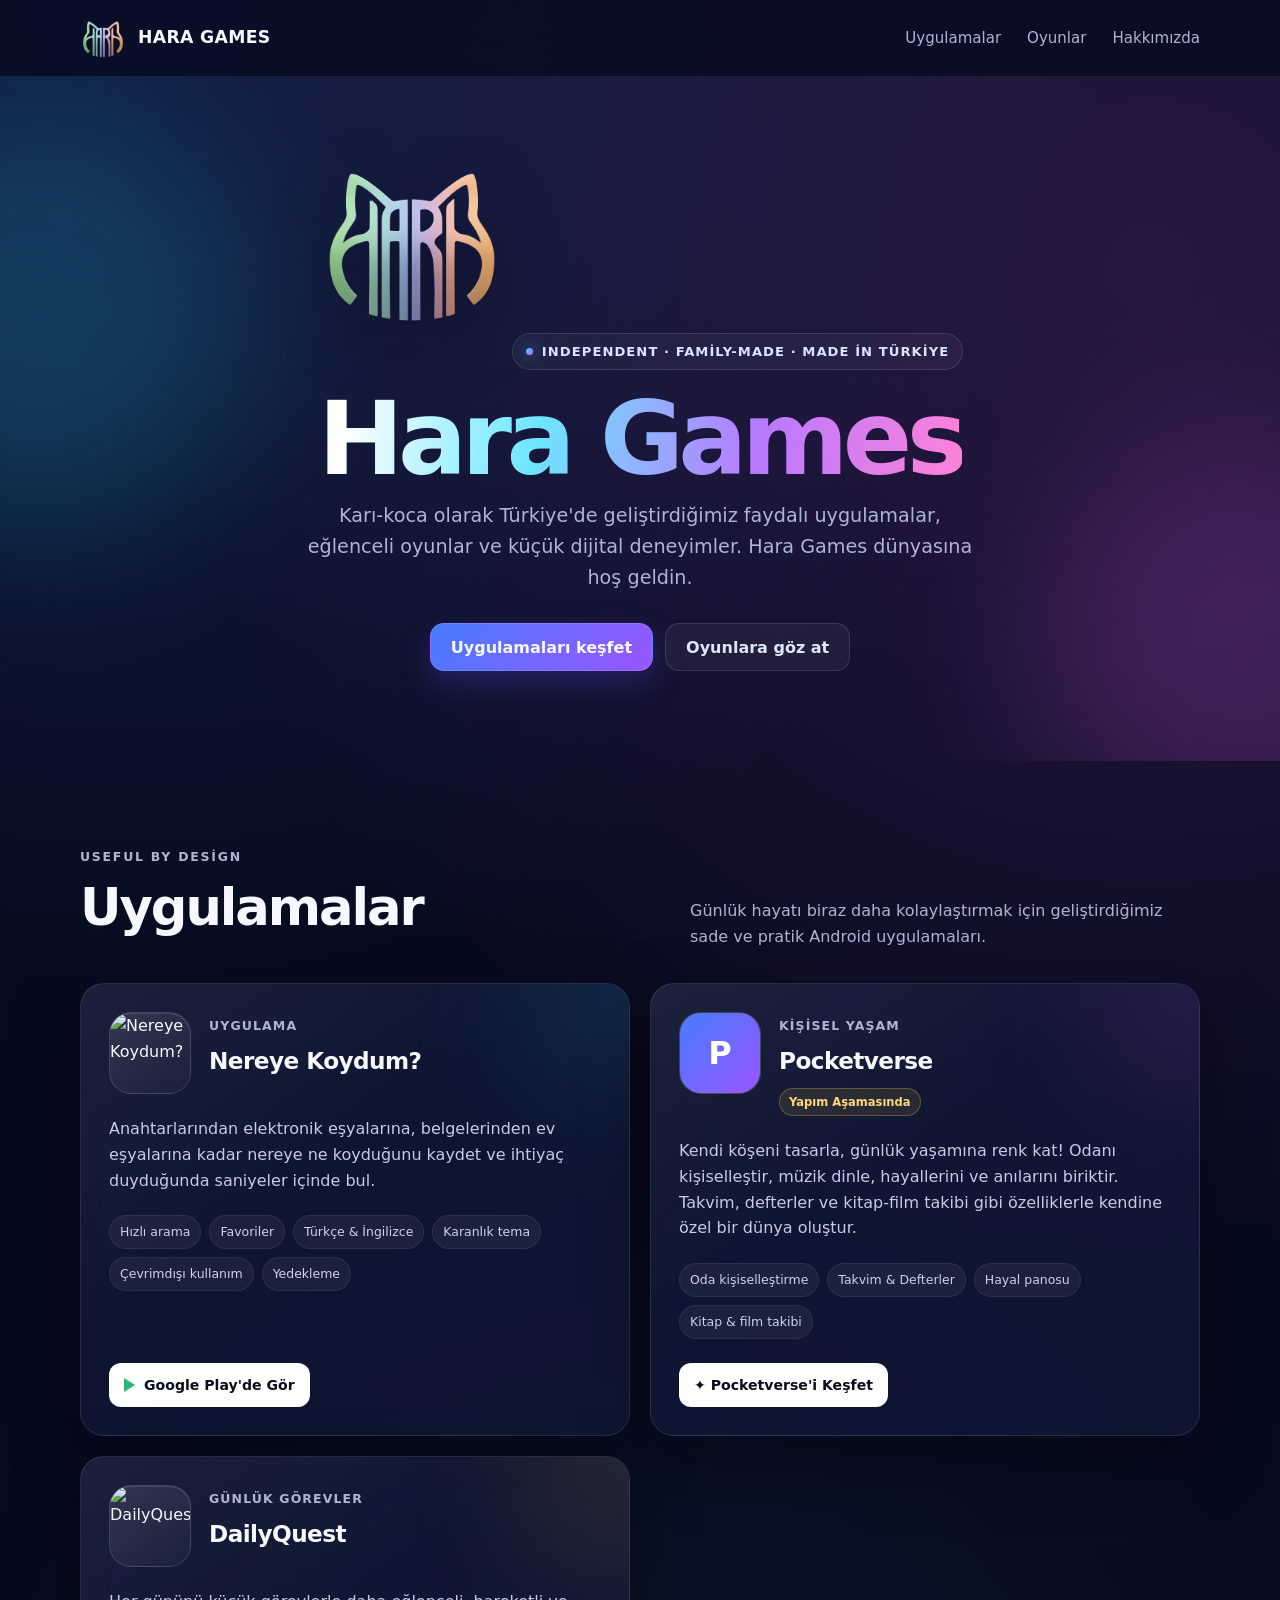
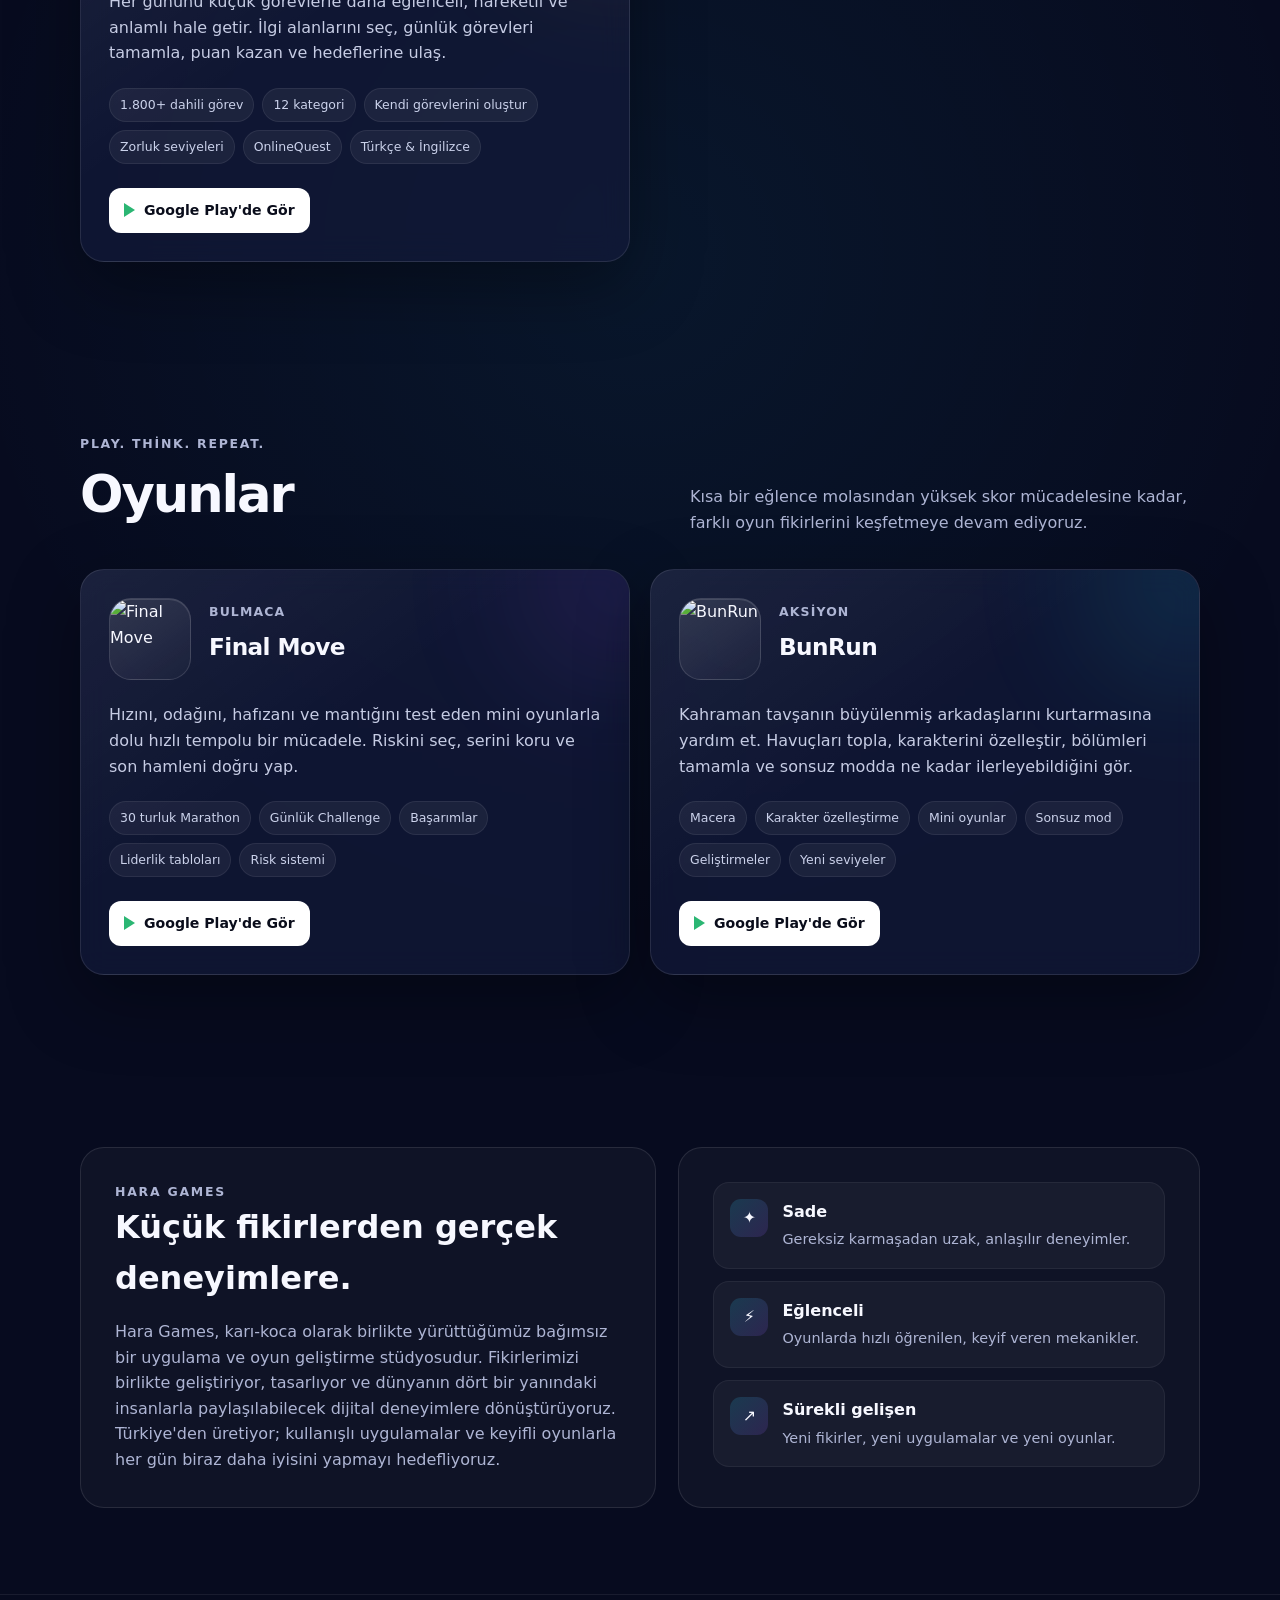
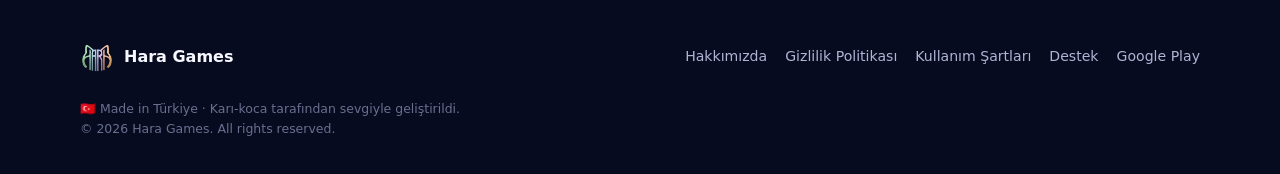
==== commit 9e3bc695: "Update index.html" ====
--- a/index.html
+++ b/index.html
@@ -389,6 +389,18 @@
         }
 
         .play-button:hover { transform: translateY(-2px); }
+
+        .status-badge {
+            display: inline-block;
+            margin-top: 5px;
+            padding: 4px 9px;
+            border: 1px solid rgba(255,201,74,.28);
+            border-radius: 999px;
+            background: rgba(255,201,74,.10);
+            color: #ffd978;
+            font-size: .72rem;
+            font-weight: 800;
+        }
 
         .play-symbol {
             width: 0;
@@ -608,7 +620,8 @@
 
                 <div class="footer-links">
                     <a href="#about">Hakkımızda</a>
-                    <a href="https://docs.google.com/document/d/1SGgo4OdLcvjbQ5zeBZV5MhBO94CE6iFEyLcj2wLljVA/edit?usp=sharing" target="_blank" rel="noopener">Gizlilik</a>
+                    <a href="https://bagihara.github.io/Pocketverse/PocketVerse_Gizlilik_Politikasi.html" target="_blank" rel="noopener">Gizlilik Politikası</a>
+                    <a href="https://bagihara.github.io/Pocketverse/PocketVerse_Hizmet_Sartlari.html" target="_blank" rel="noopener">Kullanım Şartları</a>
                     <a href="mailto:bagihara@gmail.com">Destek</a>
                     <a href="https://play.google.com/store/apps/developer?id=Hara+Games&hl=tr" target="_blank" rel="noopener">Google Play</a>
                 </div>
@@ -634,10 +647,20 @@
                 playUrl: "https://play.google.com/store/apps/details?id=com.haragames.nereyekoydum"
             },
             {
+                title: "Pocketverse",
+                type: "Kişisel yaşam",
+                accent: "#e65cff",
+                description: "Kendi köşeni tasarla, günlük yaşamına renk kat! Odanı kişiselleştir, müzik dinle, hayallerini ve anılarını biriktir. Takvim, defterler ve kitap-film takibi gibi özelliklerle kendine özel bir dünya oluştur.",
+                features: ["Oda kişiselleştirme", "Takvim & Defterler", "Hayal panosu", "Kitap & film takibi"],
+                status: "Yapım Aşamasında",
+                actionUrl: "https://bagihara.github.io/Pocketverse/",
+                actionText: "Pocketverse'i Keşfet"
+            },
+            {
                 title: "DailyQuest",
                 type: "Günlük görevler",
                 packageName: "com.haragames.dailyquest",
-                iconUrl: "https://play-lh.googleusercontent.com/Fo5HOj7Igyg_b9Ddqx26q7UNYi2nD2TVsdblYFdV_hxgIdt2HaZeTmJG7ElQmJXhgwcJZhf7QcwCSb8v4vUgnWk=w240-h480",
+                iconUrl: "https://play-lh.googleusercontent.com/Fo5HOj7Igyg_b9Ddqx26q7UNYi2nD2TVsdblYFdV_hxgIdt2HaZeTmJG7ElQmJXhgwcJZhf7QcwCSb8v4vUgnWk=s0-br30",
                 accent: "#ffc94a",
                 description: "Her gününü küçük görevlerle daha eğlenceli, hareketli ve anlamlı hale getir. İlgi alanlarını seç, günlük görevleri tamamla, puan kazan ve hedeflerine ulaş.",
                 features: ["1.800+ dahili görev", "12 kategori", "Kendi görevlerini oluştur", "Zorluk seviyeleri", "OnlineQuest", "Türkçe & İngilizce"],
@@ -683,6 +706,7 @@
                         <div>
                             <span class="type">${product.type}</span>
                             <h3>${product.title}</h3>
+                            ${product.status ? `<span class="status-badge">${product.status}</span>` : ""}
                         </div>
                     </div>
 
@@ -693,9 +717,9 @@
                     </div>
 
                     <div class="product-footer">
-                        <a class="play-button" href="${product.playUrl}" target="_blank" rel="noopener" aria-label="${product.title} Google Play'de aç">
-                            <span class="play-symbol"></span>
-                            Google Play'de Gör
+                        <a class="play-button" href="${product.actionUrl || product.playUrl}" target="_blank" rel="noopener" aria-label="${product.title} bağlantısını aç">
+                            ${product.actionUrl ? "✦" : '<span class="play-symbol"></span>'}
+                            ${product.actionText || "Google Play'de Gör"}
                         </a>
                     </div>
                 </article>
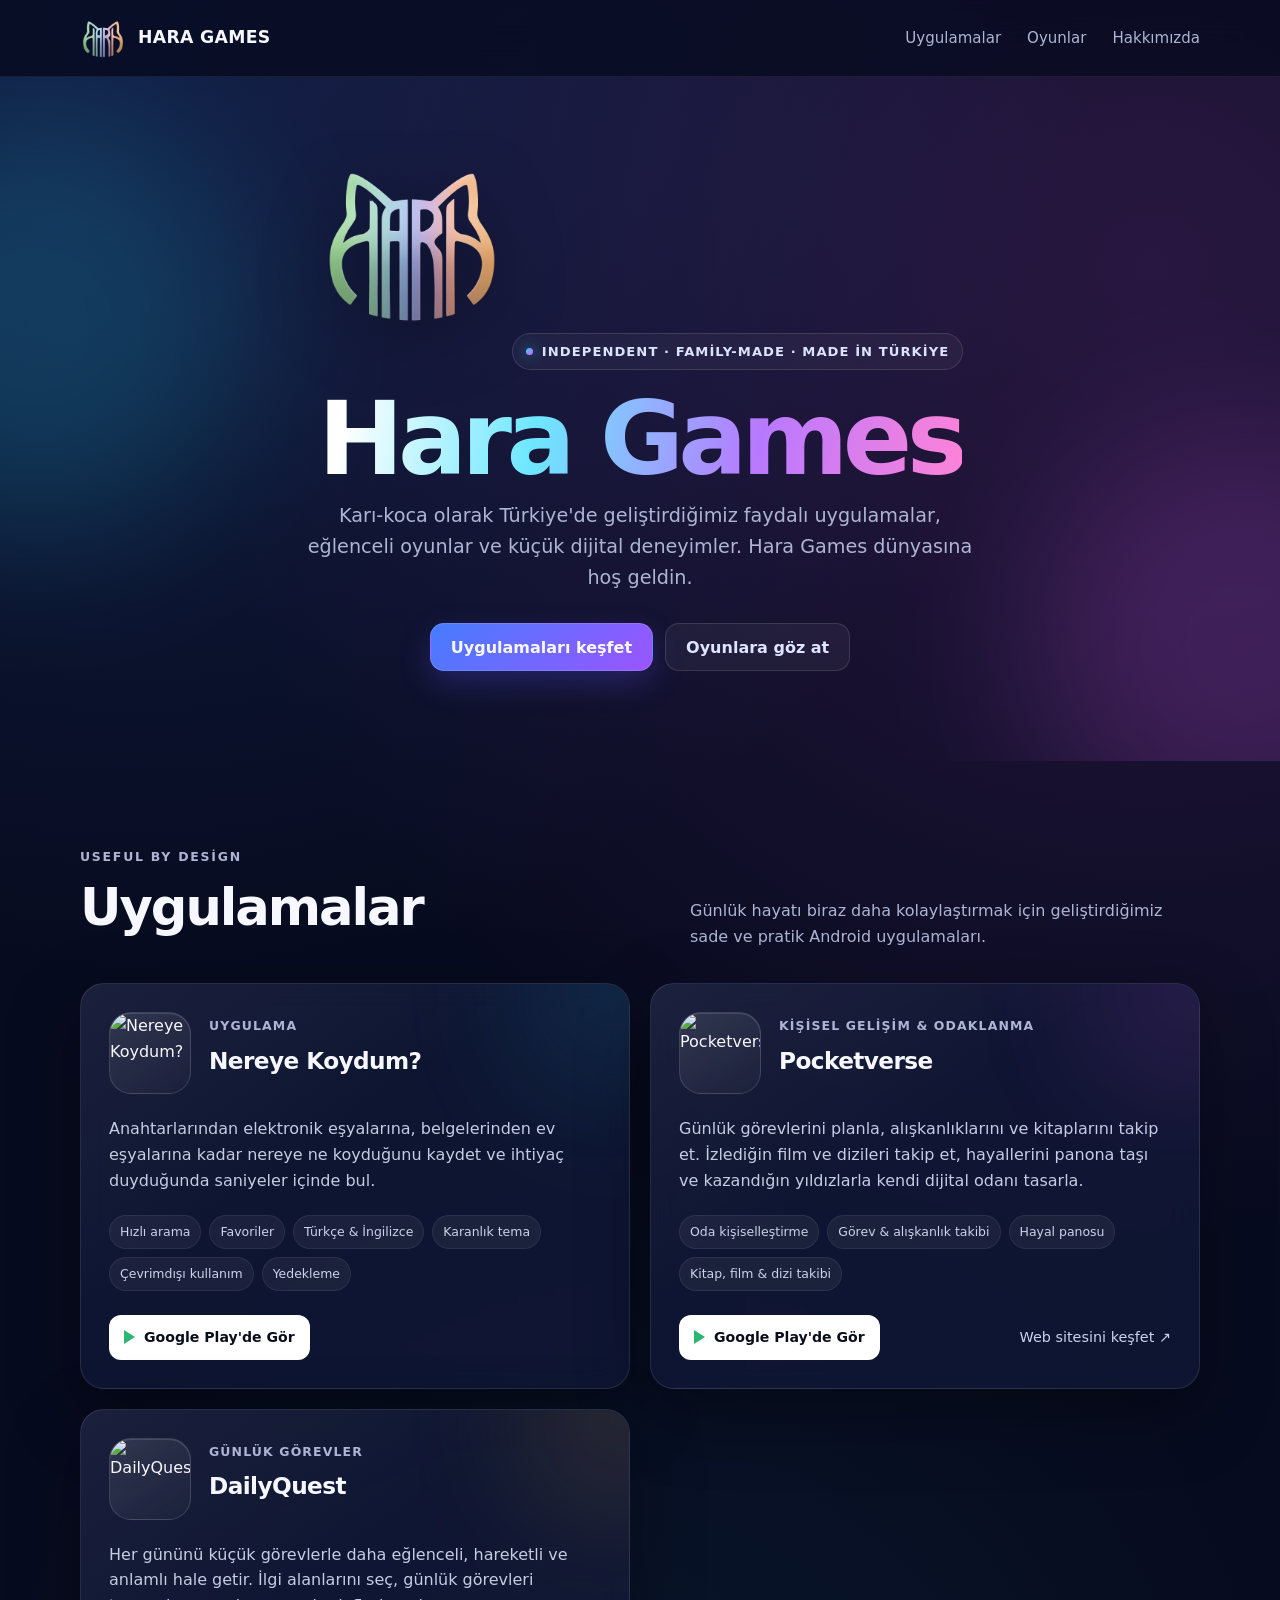
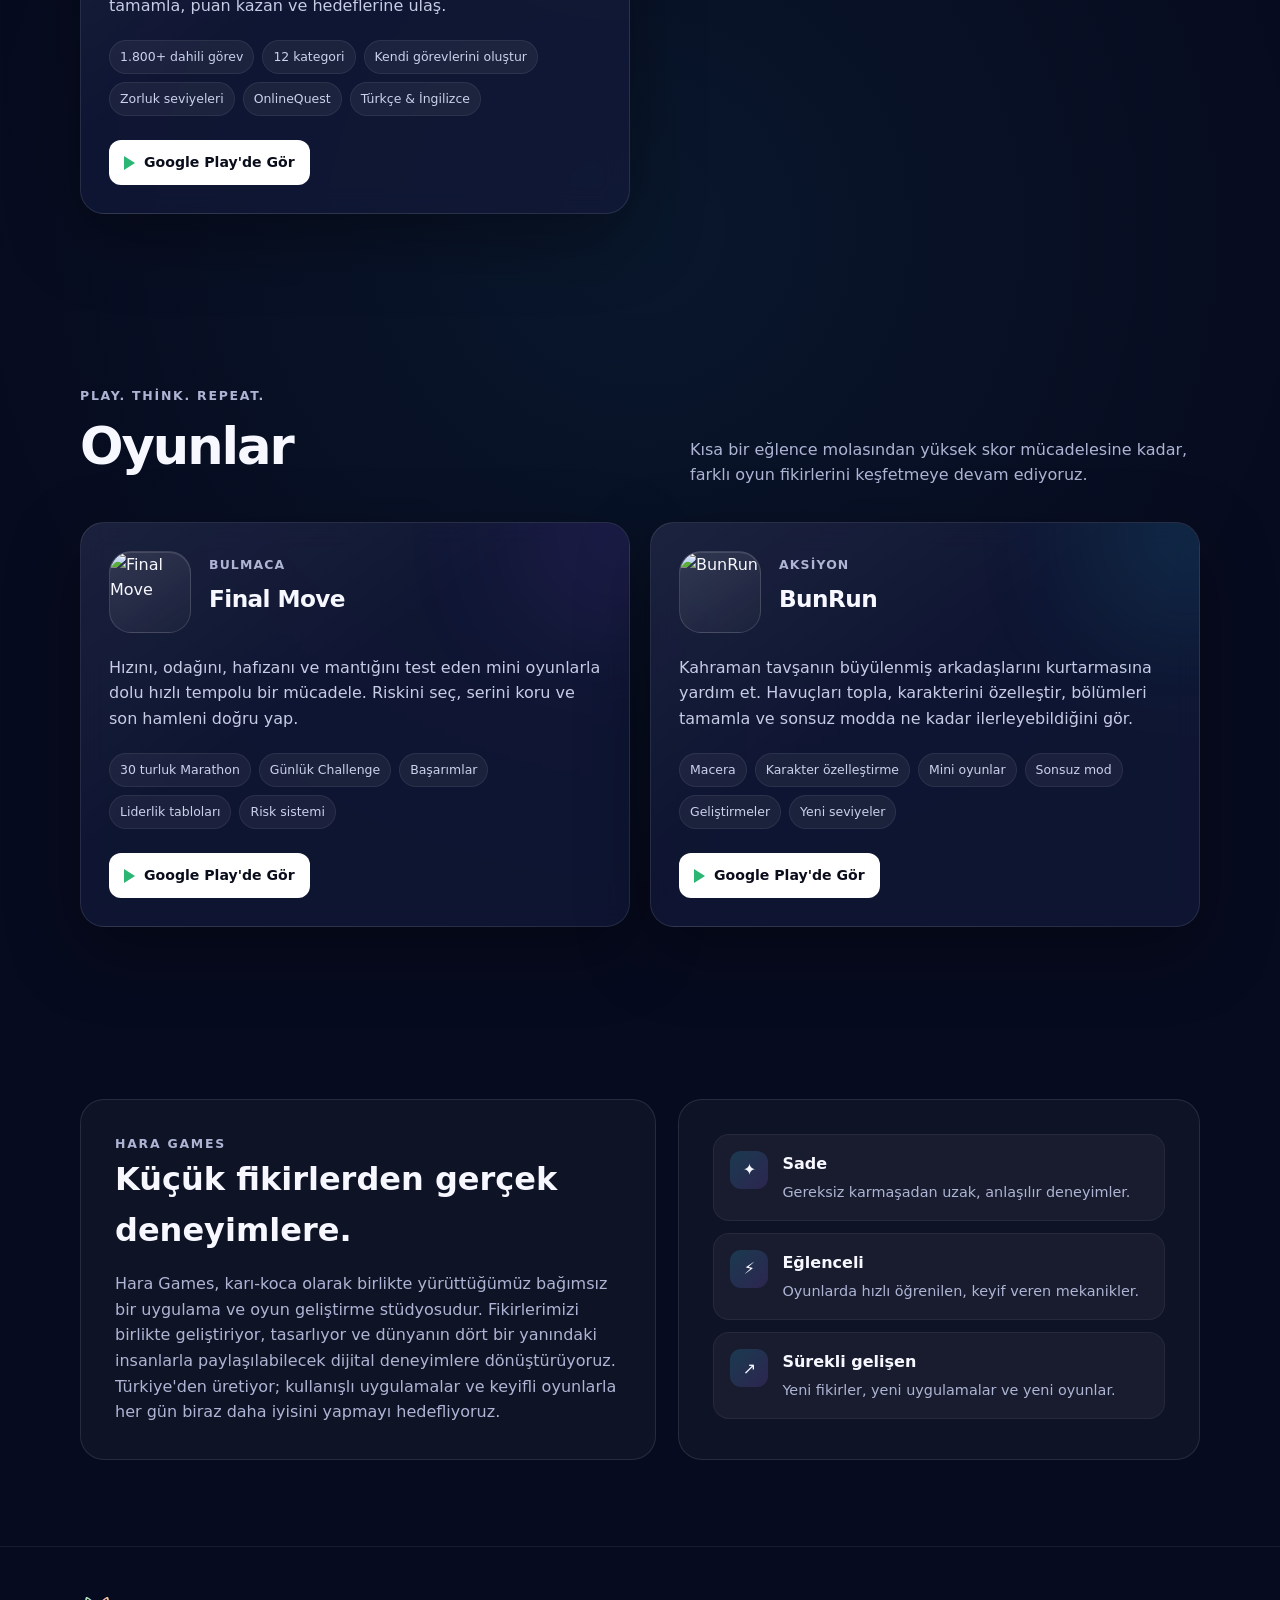
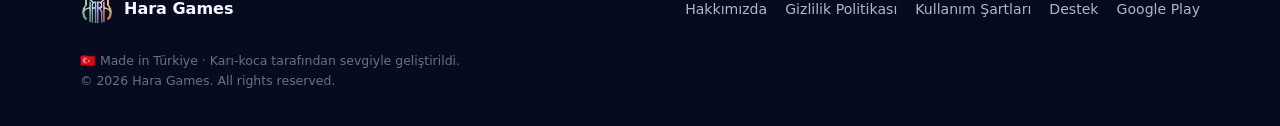
==== commit 729fd8b5: "Refresh Pocketverse website and add Google Play listing" ====
--- a/index.html
+++ b/index.html
@@ -373,6 +373,17 @@
             align-items: center;
             justify-content: space-between;
             gap: 15px;
+            flex-wrap: wrap;
+        }
+
+        .product-site-link {
+            color: #cbd2eb;
+            font-size: .9rem;
+            text-underline-offset: 4px;
+        }
+
+        .product-site-link:hover {
+            color: var(--cyan);
         }
 
         .play-button {
@@ -648,13 +659,14 @@
             },
             {
                 title: "Pocketverse",
-                type: "Kişisel yaşam",
+                type: "Kişisel gelişim & odaklanma",
+                packageName: "com.haragames.pocketverse",
+                iconUrl: "https://play-lh.googleusercontent.com/xIQnbCGkZtgqQqQSwZ3OUmOamUd6a0IOAAUTgDsw3XlEWqqt9kIC5m74J7lGCFTviQwpVwfzHeYIRKOVRG-2Rw=s0-br30",
                 accent: "#e65cff",
-                description: "Kendi köşeni tasarla, günlük yaşamına renk kat! Odanı kişiselleştir, müzik dinle, hayallerini ve anılarını biriktir. Takvim, defterler ve kitap-film takibi gibi özelliklerle kendine özel bir dünya oluştur.",
-                features: ["Oda kişiselleştirme", "Takvim & Defterler", "Hayal panosu", "Kitap & film takibi"],
-                status: "Yapım Aşamasında",
-                actionUrl: "https://bagihara.github.io/Pocketverse/",
-                actionText: "Pocketverse'i Keşfet"
+                description: "Günlük görevlerini planla, alışkanlıklarını ve kitaplarını takip et. İzlediğin film ve dizileri takip et, hayallerini panona taşı ve kazandığın yıldızlarla kendi dijital odanı tasarla.",
+                features: ["Oda kişiselleştirme", "Görev & alışkanlık takibi", "Hayal panosu", "Kitap, film & dizi takibi"],
+                playUrl: "https://play.google.com/store/apps/details?id=com.haragames.pocketverse&hl=tr",
+                websiteUrl: "https://bagihara.github.io/Pocketverse/"
             },
             {
                 title: "DailyQuest",
@@ -721,6 +733,7 @@
                             ${product.actionUrl ? "✦" : '<span class="play-symbol"></span>'}
                             ${product.actionText || "Google Play'de Gör"}
                         </a>
+                        ${product.websiteUrl ? `<a class="product-site-link" href="${product.websiteUrl}" aria-label="${product.title} web sitesini keşfet">Web sitesini keşfet ↗</a>` : ""}
                     </div>
                 </article>
             `).join("");
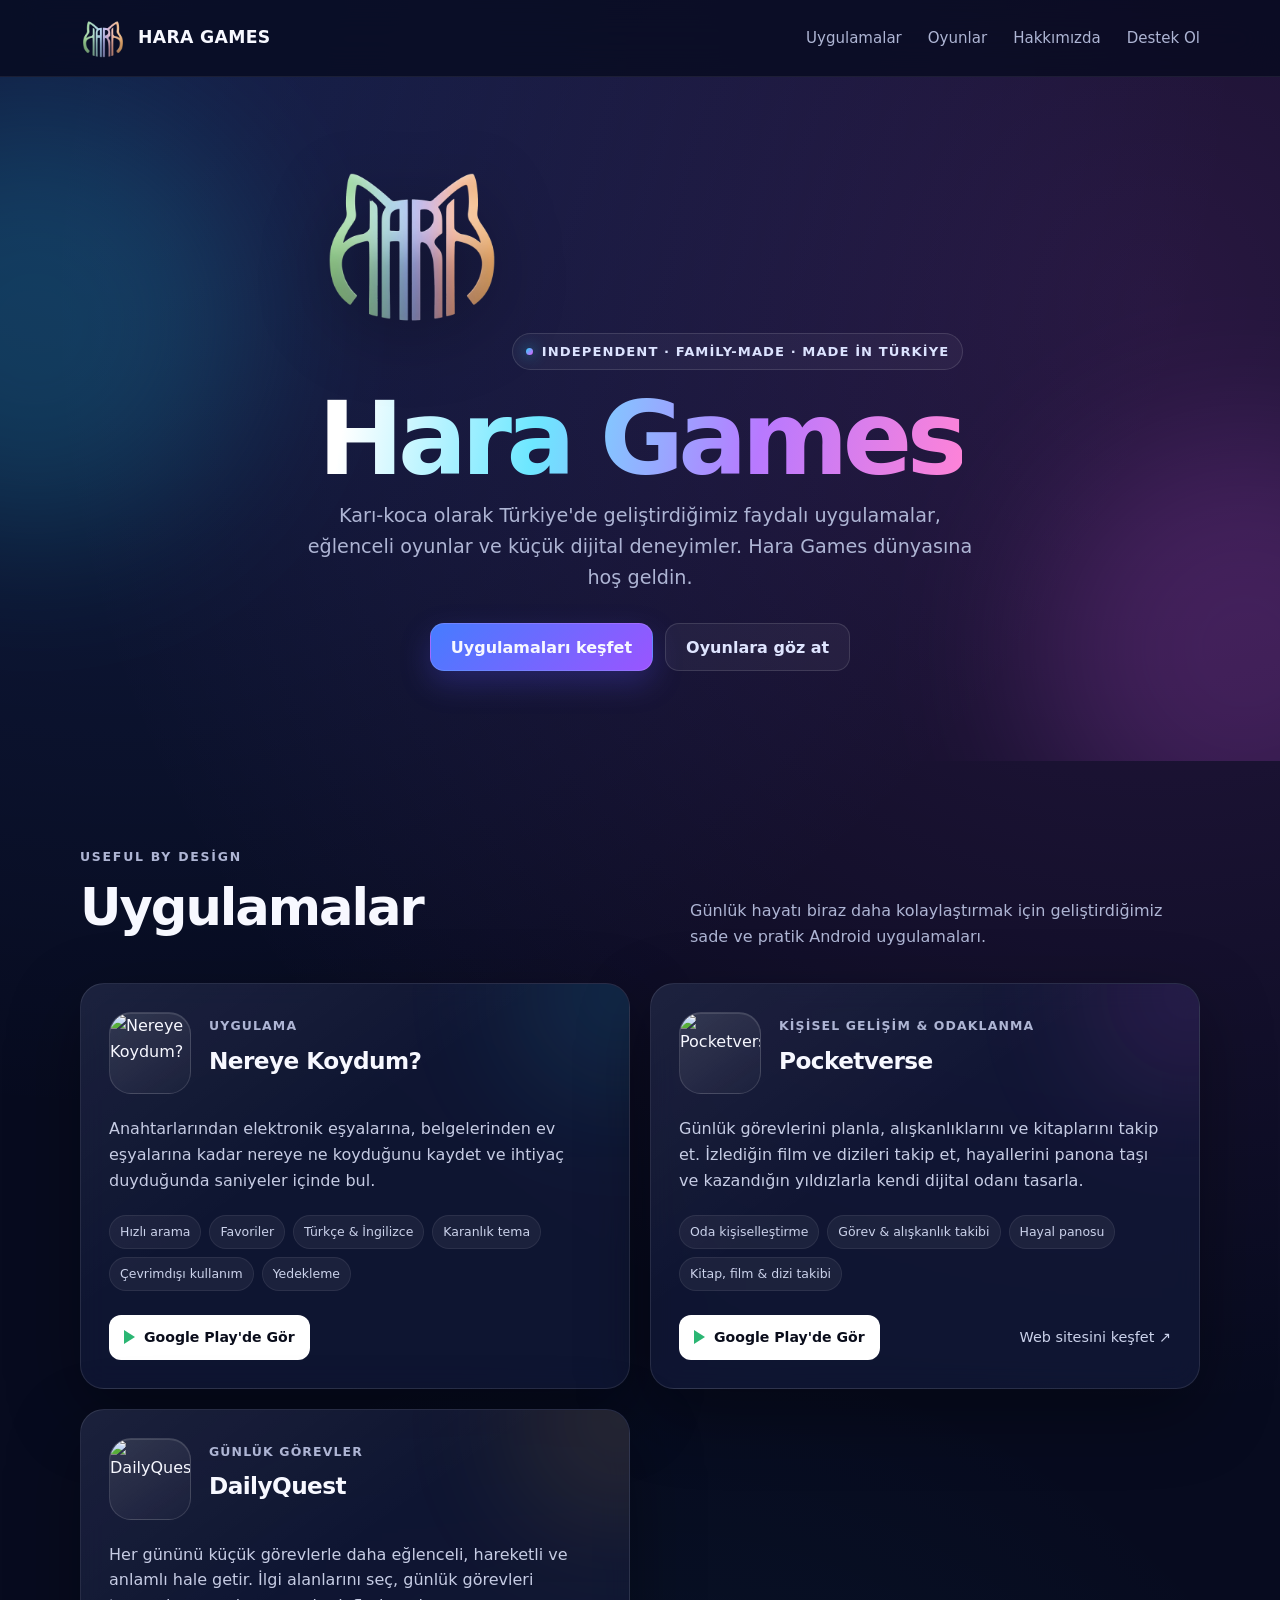
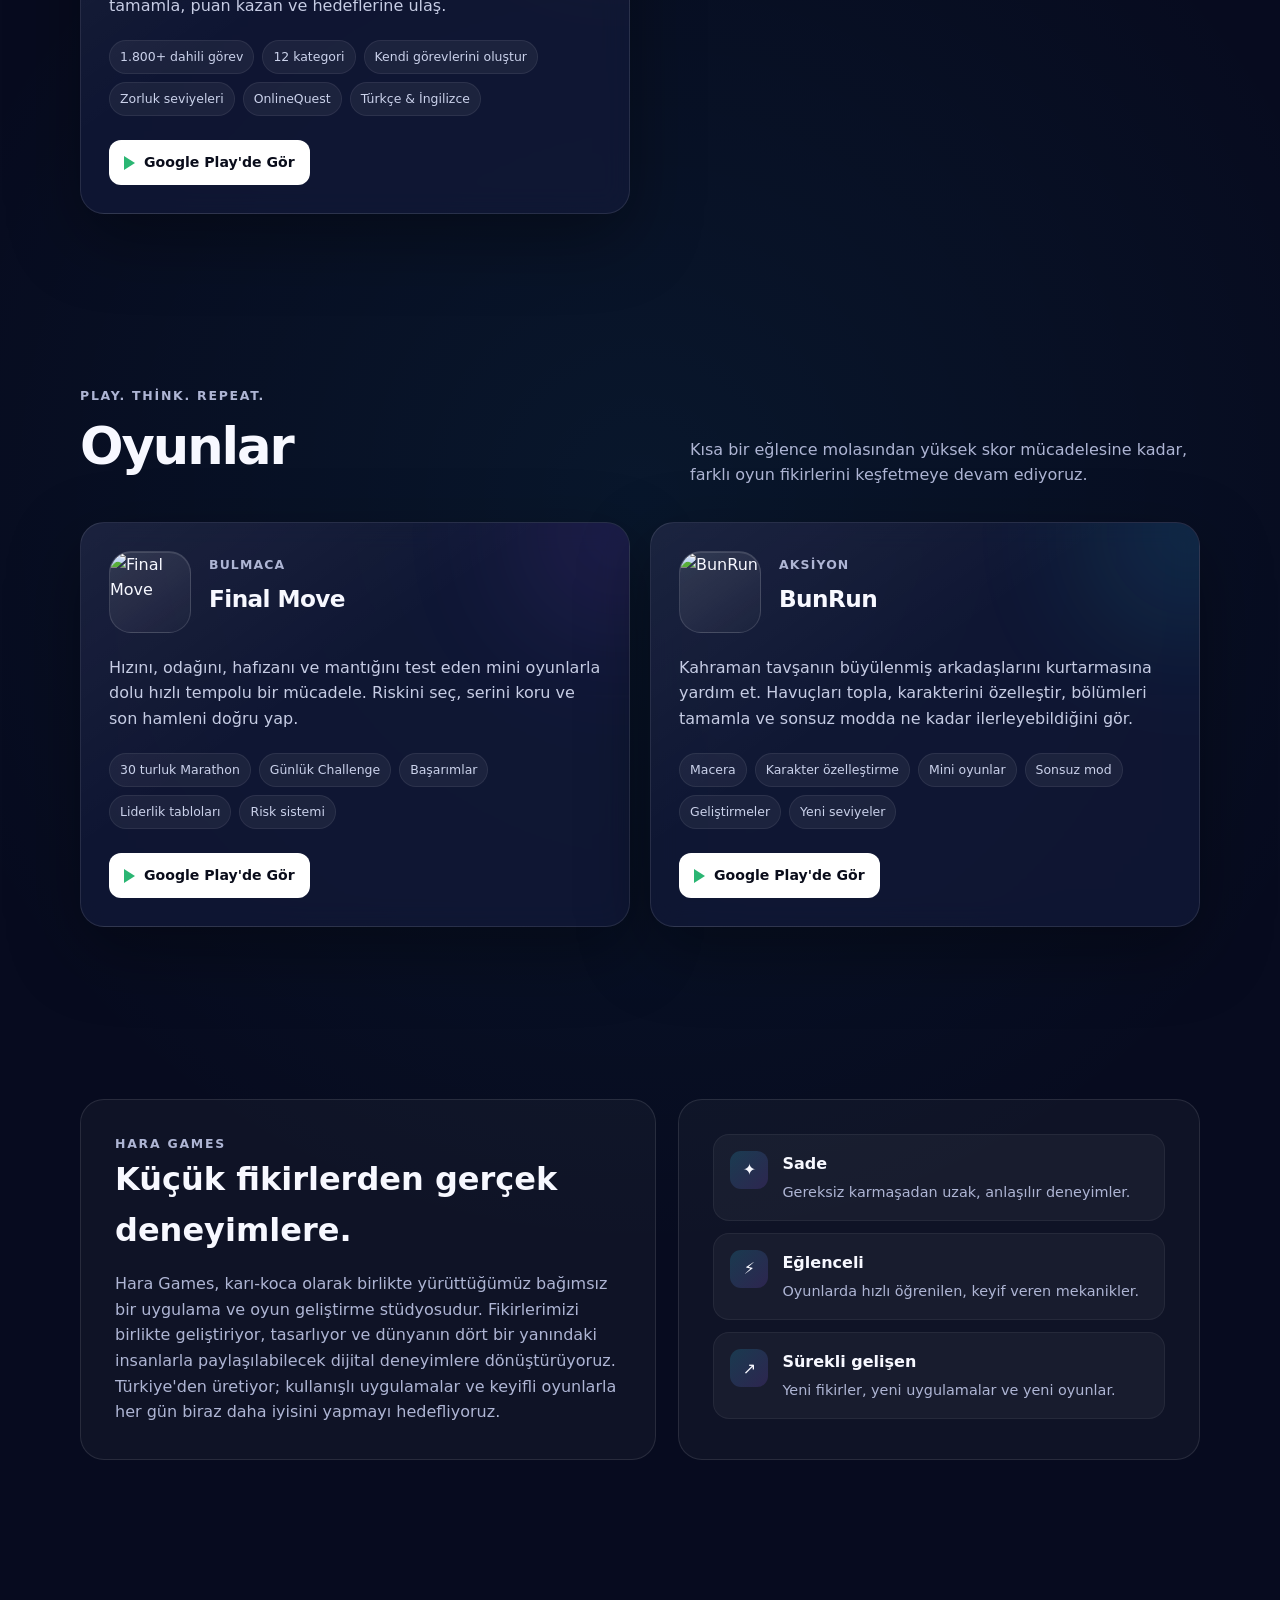
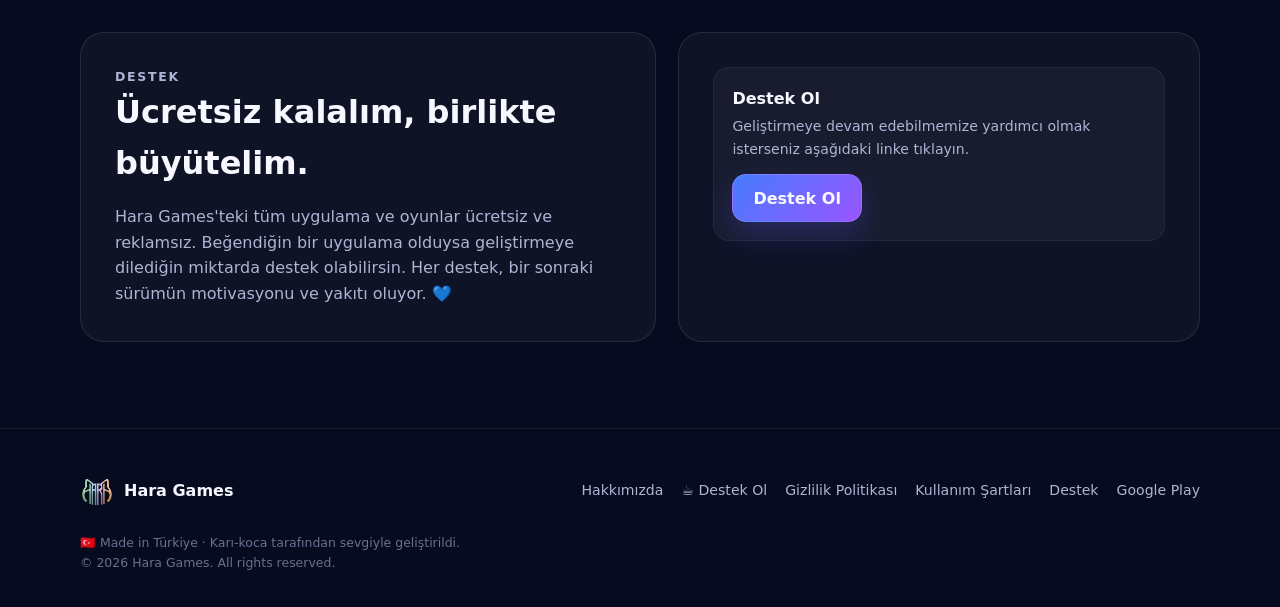
==== commit 7d8bc793: "Add Destek Ol section with Papara support link" ====
--- a/index.html
+++ b/index.html
@@ -1,748 +1,836 @@
-<!DOCTYPE html>
-<html lang="tr">
-<head>
-    <meta charset="UTF-8">
-    <meta name="viewport" content="width=device-width, initial-scale=1.0">
-    <meta name="theme-color" content="#070b1f">
-    <meta name="description" content="Hara Games — Android uygulamaları ve oyunları.">
-    <title>Hara Games | Apps & Games</title>
-
-    <style>
-        :root {
-            --bg: #070b1f;
-            --bg-soft: #0d1230;
-            --card: rgba(19, 25, 58, 0.72);
-            --card-solid: #111738;
-            --text: #f7f8ff;
-            --muted: #aeb5d4;
-            --cyan: #25d8ff;
-            --blue: #467cff;
-            --purple: #9a55ff;
-            --pink: #e65cff;
-            --gold: #ffc94a;
-            --border: rgba(255,255,255,.10);
-            --shadow: 0 24px 70px rgba(0,0,0,.35);
-            --radius: 24px;
-            --max: 1120px;
-        }
-
-        * { box-sizing: border-box; }
-        html { scroll-behavior: smooth; }
-
-        body {
-            margin: 0;
-            color: var(--text);
-            background:
-                radial-gradient(circle at 10% 0%, rgba(70,124,255,.18), transparent 28%),
-                radial-gradient(circle at 90% 8%, rgba(230,92,255,.15), transparent 30%),
-                radial-gradient(circle at 50% 55%, rgba(37,216,255,.06), transparent 35%),
-                var(--bg);
-            font-family: Inter, ui-sans-serif, system-ui, -apple-system, BlinkMacSystemFont, "Segoe UI", sans-serif;
-            line-height: 1.6;
-        }
-
-        a { color: inherit; text-decoration: none; }
-
-        .container {
-            width: min(calc(100% - 40px), var(--max));
-            margin: 0 auto;
-        }
-
-        /* ---------- NAV ---------- */
-        .nav {
-            position: sticky;
-            top: 0;
-            z-index: 20;
-            border-bottom: 1px solid rgba(255,255,255,.07);
-            background: rgba(7,11,31,.78);
-            backdrop-filter: blur(18px);
-        }
-
-        .nav-inner {
-            min-height: 76px;
-            display: flex;
-            align-items: center;
-            justify-content: space-between;
-            gap: 24px;
-        }
-
-        .brand {
-            display: inline-flex;
-            align-items: center;
-            gap: 12px;
-            font-weight: 800;
-            letter-spacing: .02em;
-        }
-
-        .brand img {
-            width: 46px;
-            height: 46px;
-            object-fit: contain;
-            border-radius: 13px;
-        }
-
-        .brand span { font-size: 1.08rem; }
-
-        .nav-links {
-            display: flex;
-            gap: 26px;
-            color: var(--muted);
-            font-size: .94rem;
-        }
-
-        .nav-links a:hover { color: #fff; }
-
-        /* ---------- HERO ---------- */
-        .hero {
-            min-height: 610px;
-            display: grid;
-            place-items: center;
-            position: relative;
-            overflow: hidden;
-            padding: 70px 0 90px;
-        }
-
-        .hero::before,
-        .hero::after {
-            content: "";
-            position: absolute;
-            width: 430px;
-            height: 430px;
-            border-radius: 50%;
-            filter: blur(80px);
-            opacity: .18;
-            pointer-events: none;
-        }
-
-        .hero::before { left: -180px; top: 30px; background: var(--cyan); }
-        .hero::after { right: -180px; bottom: -100px; background: var(--pink); }
-
-        .hero-content {
-            position: relative;
-            z-index: 1;
-            text-align: center;
-            max-width: 850px;
-        }
-
-        .hero-logo {
-            width: clamp(130px, 18vw, 190px);
-            height: clamp(130px, 18vw, 190px);
-            object-fit: contain;
-            margin-bottom: 18px;
-            filter: drop-shadow(0 18px 35px rgba(0,0,0,.4));
-        }
-
-        .eyebrow {
-            display: inline-flex;
-            align-items: center;
-            gap: 9px;
-            padding: 7px 13px;
-            border: 1px solid rgba(255,255,255,.12);
-            border-radius: 999px;
-            background: rgba(255,255,255,.045);
-            color: #dce3ff;
-            font-size: .82rem;
-            font-weight: 700;
-            letter-spacing: .08em;
-            text-transform: uppercase;
-        }
-
-        .eyebrow::before {
-            content: "";
-            width: 7px;
-            height: 7px;
-            border-radius: 50%;
-            background: linear-gradient(135deg, var(--cyan), var(--pink));
-            box-shadow: 0 0 14px rgba(37,216,255,.8);
-        }
-
-        h1 {
-            margin: 20px 0 14px;
-            font-size: clamp(3rem, 8vw, 6.5rem);
-            line-height: .95;
-            letter-spacing: -.055em;
-        }
-
-        .gradient-text {
-            background: linear-gradient(100deg, #fff 5%, #6de7ff 34%, #b879ff 68%, #ff83d7 100%);
-            -webkit-background-clip: text;
-            background-clip: text;
-            color: transparent;
-        }
-
-        .hero p {
-            max-width: 670px;
-            margin: 0 auto;
-            color: var(--muted);
-            font-size: clamp(1rem, 2vw, 1.2rem);
-        }
-
-        .hero-actions {
-            display: flex;
-            justify-content: center;
-            gap: 12px;
-            flex-wrap: wrap;
-            margin-top: 30px;
-        }
-
-        .button {
-            display: inline-flex;
-            align-items: center;
-            justify-content: center;
-            min-height: 48px;
-            padding: 0 20px;
-            border-radius: 14px;
-            border: 1px solid rgba(255,255,255,.12);
-            font-weight: 800;
-            transition: transform .2s ease, border-color .2s ease, background .2s ease;
-        }
-
-        .button:hover {
-            transform: translateY(-2px);
-            border-color: rgba(255,255,255,.24);
-        }
-
-        .button-primary {
-            background: linear-gradient(135deg, var(--blue), var(--purple));
-            box-shadow: 0 12px 30px rgba(91,82,255,.25);
-        }
-
-        .button-secondary {
-            background: rgba(255,255,255,.05);
-            color: #dfe5ff;
-        }
-
-        /* ---------- SECTION ---------- */
-        section { padding: 86px 0; }
-
-        .section-heading {
-            display: flex;
-            justify-content: space-between;
-            align-items: end;
-            gap: 30px;
-            margin-bottom: 34px;
-        }
-
-        .section-heading h2 {
-            margin: 0;
-            font-size: clamp(2rem, 4vw, 3.2rem);
-            letter-spacing: -.04em;
-        }
-
-        .section-heading p {
-            max-width: 510px;
-            margin: 0;
-            color: var(--muted);
-        }
-
-        .section-label {
-            margin: 0 0 8px;
-            color: var(--cyan);
-            font-size: .78rem;
-            font-weight: 900;
-            letter-spacing: .14em;
-            text-transform: uppercase;
-        }
-
-        /* ---------- PRODUCTS ---------- */
-        .products {
-            display: grid;
-            grid-template-columns: repeat(2, minmax(0, 1fr));
-            gap: 20px;
-        }
-
-        .product-card {
-            position: relative;
-            overflow: hidden;
-            min-height: 300px;
-            display: flex;
-            flex-direction: column;
-            padding: 28px;
-            border: 1px solid var(--border);
-            border-radius: var(--radius);
-            background: linear-gradient(145deg, rgba(255,255,255,.055), transparent 42%), var(--card);
-            box-shadow: var(--shadow);
-            backdrop-filter: blur(14px);
-            transition: transform .25s ease, border-color .25s ease;
-        }
-
-        .product-card:hover {
-            transform: translateY(-6px);
-            border-color: rgba(117,160,255,.38);
-        }
-
-        .product-card::after {
-            content: "";
-            position: absolute;
-            width: 170px;
-            height: 170px;
-            right: -75px;
-            top: -75px;
-            border-radius: 50%;
-            background: var(--accent, var(--blue));
-            filter: blur(75px);
-            opacity: .18;
-            pointer-events: none;
-        }
-
-        .product-top {
-            display: flex;
-            align-items: flex-start;
-            gap: 18px;
-            position: relative;
-            z-index: 1;
-        }
-
-        .product-icon {
-            width: 82px;
-            height: 82px;
-            flex: 0 0 82px;
-            display: grid;
-            place-items: center;
-            overflow: hidden;
-            border-radius: 22px;
-            border: 1px solid rgba(255,255,255,.13);
-            background: linear-gradient(145deg, rgba(255,255,255,.11), rgba(255,255,255,.025));
-            box-shadow: inset 0 1px 0 rgba(255,255,255,.12);
-        }
-
-        .product-icon img {
-            width: 100%;
-            height: 100%;
-            display: block;
-            object-fit: cover;
-        }
-
-        .icon-fallback {
-            display: grid;
-            place-items: center;
-            width: 100%;
-            height: 100%;
-            color: #fff;
-            font-size: 2rem;
-            font-weight: 900;
-            background: linear-gradient(135deg, var(--blue), var(--purple));
-        }
-
-        .product-card h3 {
-            margin: 4px 0 4px;
-            font-size: 1.45rem;
-            letter-spacing: -.025em;
-        }
-
-        .type {
-            display: inline-block;
-            color: var(--muted);
-            font-size: .78rem;
-            font-weight: 800;
-            text-transform: uppercase;
-            letter-spacing: .09em;
-        }
-
-        .product-description {
-            position: relative;
-            z-index: 1;
-            color: #c6cce4;
-            margin: 22px 0;
-            max-width: 620px;
-        }
-
-        .features {
-            position: relative;
-            z-index: 1;
-            display: flex;
-            flex-wrap: wrap;
-            gap: 8px;
-            margin-bottom: 24px;
-        }
-
-        .feature {
-            padding: 6px 10px;
-            border-radius: 999px;
-            background: rgba(255,255,255,.055);
-            color: #cbd2eb;
-            font-size: .78rem;
-            border: 1px solid rgba(255,255,255,.07);
-        }
-
-        .product-footer {
-            position: relative;
-            z-index: 1;
-            margin-top: auto;
-            display: flex;
-            align-items: center;
-            justify-content: space-between;
-            gap: 15px;
-            flex-wrap: wrap;
-        }
-
-        .product-site-link {
-            color: #cbd2eb;
-            font-size: .9rem;
-            text-underline-offset: 4px;
-        }
-
-        .product-site-link:hover {
-            color: var(--cyan);
-        }
-
-        .play-button {
-            display: inline-flex;
-            align-items: center;
-            gap: 9px;
-            padding: 11px 15px;
-            border-radius: 12px;
-            background: #fff;
-            color: #0a0d1b;
-            font-size: .88rem;
-            font-weight: 900;
-            transition: transform .2s ease;
-        }
-
-        .play-button:hover { transform: translateY(-2px); }
-
-        .status-badge {
-            display: inline-block;
-            margin-top: 5px;
-            padding: 4px 9px;
-            border: 1px solid rgba(255,201,74,.28);
-            border-radius: 999px;
-            background: rgba(255,201,74,.10);
-            color: #ffd978;
-            font-size: .72rem;
-            font-weight: 800;
-        }
-
-        .play-symbol {
-            width: 0;
-            height: 0;
-            border-top: 7px solid transparent;
-            border-bottom: 7px solid transparent;
-            border-left: 11px solid #2bb673;
-        }
-
-        /* ---------- ABOUT ---------- */
-        .about {
-            display: grid;
-            grid-template-columns: 1.05fr .95fr;
-            gap: 22px;
-        }
-
-        .about-card {
-            padding: 34px;
-            border-radius: var(--radius);
-            border: 1px solid var(--border);
-            background: rgba(255,255,255,.035);
-        }
-
-        .about-card h2 { margin: 0 0 15px; font-size: 2rem; }
-        .about-card p { margin: 0; color: var(--muted); }
-
-        .principles { display: grid; gap: 12px; }
-
-        .principle {
-            display: flex;
-            gap: 14px;
-            align-items: flex-start;
-            padding: 16px;
-            border-radius: 16px;
-            background: rgba(255,255,255,.04);
-            border: 1px solid rgba(255,255,255,.06);
-        }
-
-        .principle-icon {
-            width: 38px;
-            height: 38px;
-            flex: 0 0 38px;
-            display: grid;
-            place-items: center;
-            border-radius: 11px;
-            background: linear-gradient(135deg, rgba(37,216,255,.16), rgba(154,85,255,.16));
-        }
-
-        .principle strong { display: block; margin-bottom: 2px; }
-        .principle span { color: var(--muted); font-size: .9rem; }
-
-        /* ---------- FOOTER ---------- */
-        footer {
-            padding: 45px 0 35px;
-            border-top: 1px solid rgba(255,255,255,.07);
-        }
-
-        .footer-inner {
-            display: flex;
-            align-items: center;
-            justify-content: space-between;
-            gap: 25px;
-        }
-
-        .footer-brand {
-            display: flex;
-            align-items: center;
-            gap: 10px;
-            font-weight: 800;
-        }
-
-        .footer-brand img {
-            width: 34px;
-            height: 34px;
-            object-fit: contain;
-            border-radius: 9px;
-        }
-
-        .footer-links {
-            display: flex;
-            flex-wrap: wrap;
-            gap: 18px;
-            color: var(--muted);
-            font-size: .88rem;
-        }
-
-        .footer-links a:hover { color: #fff; }
-        .copyright { margin-top: 25px; color: #68708f; font-size: .78rem; }
-
-        /* ---------- RESPONSIVE ---------- */
-        @media (max-width: 800px) {
-            .nav-links { display: none; }
-            .products, .about { grid-template-columns: 1fr; }
-            .section-heading { display: block; }
-            .section-heading p { margin-top: 12px; }
-            .hero { min-height: 560px; padding-top: 55px; }
-        }
-
-        @media (max-width: 520px) {
-            .container { width: min(calc(100% - 26px), var(--max)); }
-            section { padding: 65px 0; }
-            .product-card, .about-card { padding: 22px; }
-            .product-top { gap: 13px; }
-            .product-icon { width: 68px; height: 68px; flex-basis: 68px; border-radius: 18px; }
-            .product-footer, .footer-inner { align-items: flex-start; flex-direction: column; }
-        }
-    </style>
-</head>
-
-<body>
-    <header class="nav">
-        <div class="container nav-inner">
-            <a class="brand" href="#top" aria-label="Hara Games ana sayfa">
-                <img src="hara_logo.png" alt="Hara Games logo">
-                <span>HARA GAMES</span>
-            </a>
-
-            <nav class="nav-links" aria-label="Ana menü">
-                <a href="#apps">Uygulamalar</a>
-                <a href="#games">Oyunlar</a>
-                <a href="#about">Hakkımızda</a>
-            </nav>
-        </div>
-    </header>
-
-    <main id="top">
-        <section class="hero">
-            <div class="container hero-content">
-                <img class="hero-logo" src="hara_logo.png" alt="Hara Games">
-                <div class="eyebrow">Independent · Family-made · Made in Türkiye</div>
-                <h1><span class="gradient-text">Hara Games</span></h1>
-                <p>
-                    Karı-koca olarak Türkiye'de geliştirdiğimiz faydalı uygulamalar,
-                    eğlenceli oyunlar ve küçük dijital deneyimler. Hara Games dünyasına hoş geldin.
-                </p>
-                <div class="hero-actions">
-                    <a class="button button-primary" href="#apps">Uygulamaları keşfet</a>
-                    <a class="button button-secondary" href="#games">Oyunlara göz at</a>
-                </div>
-            </div>
-        </section>
-
-        <section id="apps">
-            <div class="container">
-                <div class="section-heading">
-                    <div>
-                        <p class="section-label">Useful by design</p>
-                        <h2>Uygulamalar</h2>
-                    </div>
-                    <p>Günlük hayatı biraz daha kolaylaştırmak için geliştirdiğimiz sade ve pratik Android uygulamaları.</p>
-                </div>
-                <div class="products" id="app-list"></div>
-            </div>
-        </section>
-
-        <section id="games">
-            <div class="container">
-                <div class="section-heading">
-                    <div>
-                        <p class="section-label">Play. Think. Repeat.</p>
-                        <h2>Oyunlar</h2>
-                    </div>
-                    <p>Kısa bir eğlence molasından yüksek skor mücadelesine kadar, farklı oyun fikirlerini keşfetmeye devam ediyoruz.</p>
-                </div>
-                <div class="products" id="game-list"></div>
-            </div>
-        </section>
-
-        <section id="about">
-            <div class="container">
-                <div class="about">
-                    <div class="about-card">
-                        <p class="section-label">Hara Games</p>
-                        <h2>Küçük fikirlerden gerçek deneyimlere.</h2>
-                        <p>
-                            Hara Games, karı-koca olarak birlikte yürüttüğümüz bağımsız bir uygulama ve oyun geliştirme stüdyosudur. Fikirlerimizi birlikte geliştiriyor, tasarlıyor ve dünyanın dört bir yanındaki insanlarla paylaşılabilecek dijital deneyimlere dönüştürüyoruz. Türkiye'den üretiyor; kullanışlı uygulamalar ve keyifli oyunlarla her gün biraz daha iyisini yapmayı hedefliyoruz.
-                        </p>
-                    </div>
-
-                    <div class="about-card">
-                        <div class="principles">
-                            <div class="principle">
-                                <div class="principle-icon">✦</div>
-                                <div>
-                                    <strong>Sade</strong>
-                                    <span>Gereksiz karmaşadan uzak, anlaşılır deneyimler.</span>
-                                </div>
-                            </div>
-                            <div class="principle">
-                                <div class="principle-icon">⚡</div>
-                                <div>
-                                    <strong>Eğlenceli</strong>
-                                    <span>Oyunlarda hızlı öğrenilen, keyif veren mekanikler.</span>
-                                </div>
-                            </div>
-                            <div class="principle">
-                                <div class="principle-icon">↗</div>
-                                <div>
-                                    <strong>Sürekli gelişen</strong>
-                                    <span>Yeni fikirler, yeni uygulamalar ve yeni oyunlar.</span>
-                                </div>
-                            </div>
-                        </div>
-                    </div>
-                </div>
-            </div>
-        </section>
-    </main>
-
-    <footer>
-        <div class="container">
-            <div class="footer-inner">
-                <a class="footer-brand" href="#top">
-                    <img src="hara_logo.png" alt="">
-                    <span>Hara Games</span>
-                </a>
-
-                <div class="footer-links">
-                    <a href="#about">Hakkımızda</a>
-                    <a href="https://bagihara.github.io/Pocketverse/PocketVerse_Gizlilik_Politikasi.html" target="_blank" rel="noopener">Gizlilik Politikası</a>
-                    <a href="https://bagihara.github.io/Pocketverse/PocketVerse_Hizmet_Sartlari.html" target="_blank" rel="noopener">Kullanım Şartları</a>
-                    <a href="mailto:bagihara@gmail.com">Destek</a>
-                    <a href="https://play.google.com/store/apps/developer?id=Hara+Games&hl=tr" target="_blank" rel="noopener">Google Play</a>
-                </div>
-            </div>
-
-            <div class="copyright">
-                <span>🇹🇷 Made in Türkiye · Karı-koca tarafından sevgiyle geliştirildi.</span><br>
-            © <span id="year"></span> Hara Games. All rights reserved.
-            </div>
-        </div>
-    </footer>
-
-    <script>
-        const apps = [
-            {
-                title: "Nereye Koydum?",
-                type: "Uygulama",
-                packageName: "com.haragames.nereyekoydum",
-                iconUrl: "https://play-lh.googleusercontent.com/J-ZHmyq_GExuLmUxnbVTc9h0Ak8dHTIcbRjnske8AzpW0FjWOf4ByvB13b0yjUiYnapVkevgL9qRsfGx5vhJ=s0-br30",
-                accent: "#25d8ff",
-                description: "Anahtarlarından elektronik eşyalarına, belgelerinden ev eşyalarına kadar nereye ne koyduğunu kaydet ve ihtiyaç duyduğunda saniyeler içinde bul.",
-                features: ["Hızlı arama", "Favoriler", "Türkçe & İngilizce", "Karanlık tema", "Çevrimdışı kullanım", "Yedekleme"],
-                playUrl: "https://play.google.com/store/apps/details?id=com.haragames.nereyekoydum"
-            },
-            {
-                title: "Pocketverse",
-                type: "Kişisel gelişim & odaklanma",
-                packageName: "com.haragames.pocketverse",
-                iconUrl: "https://play-lh.googleusercontent.com/xIQnbCGkZtgqQqQSwZ3OUmOamUd6a0IOAAUTgDsw3XlEWqqt9kIC5m74J7lGCFTviQwpVwfzHeYIRKOVRG-2Rw=s0-br30",
-                accent: "#e65cff",
-                description: "Günlük görevlerini planla, alışkanlıklarını ve kitaplarını takip et. İzlediğin film ve dizileri takip et, hayallerini panona taşı ve kazandığın yıldızlarla kendi dijital odanı tasarla.",
-                features: ["Oda kişiselleştirme", "Görev & alışkanlık takibi", "Hayal panosu", "Kitap, film & dizi takibi"],
-                playUrl: "https://play.google.com/store/apps/details?id=com.haragames.pocketverse&hl=tr",
-                websiteUrl: "https://bagihara.github.io/Pocketverse/"
-            },
-            {
-                title: "DailyQuest",
-                type: "Günlük görevler",
-                packageName: "com.haragames.dailyquest",
-                iconUrl: "https://play-lh.googleusercontent.com/Fo5HOj7Igyg_b9Ddqx26q7UNYi2nD2TVsdblYFdV_hxgIdt2HaZeTmJG7ElQmJXhgwcJZhf7QcwCSb8v4vUgnWk=s0-br30",
-                accent: "#ffc94a",
-                description: "Her gününü küçük görevlerle daha eğlenceli, hareketli ve anlamlı hale getir. İlgi alanlarını seç, günlük görevleri tamamla, puan kazan ve hedeflerine ulaş.",
-                features: ["1.800+ dahili görev", "12 kategori", "Kendi görevlerini oluştur", "Zorluk seviyeleri", "OnlineQuest", "Türkçe & İngilizce"],
-                playUrl: "https://play.google.com/store/apps/details?id=com.haragames.dailyquest&hl=tr"
-            }
-        ];
-
-        const games = [
-            {
-                title: "Final Move",
-                type: "Bulmaca",
-                packageName: "com.haragames.sonhamle",
-                iconUrl: "https://play-lh.googleusercontent.com/pw_NLVhS8FrVc94WIPRosGNM_7G5t4M5An6Vt_KyeOm2tgbFkDJQIiqqV2NyR4tC7RWBFMVhD5p9a35qiNzYeA=s0-br30",
-                accent: "#9a55ff",
-                description: "Hızını, odağını, hafızanı ve mantığını test eden mini oyunlarla dolu hızlı tempolu bir mücadele. Riskini seç, serini koru ve son hamleni doğru yap.",
-                features: ["30 turluk Marathon", "Günlük Challenge", "Başarımlar", "Liderlik tabloları", "Risk sistemi"],
-                playUrl: "https://play.google.com/store/apps/details?id=com.haragames.sonhamle"
-            },
-            {
-                title: "BunRun",
-                type: "Aksiyon",
-                packageName: "com.HaraGames.BunRun",
-                iconUrl: "https://play-lh.googleusercontent.com/JHtS4VF_gsQF5TGqpc1KcNerNTizfJ-2FHu_L8VQDetmhYtNUsfahBDx8WInlqELz2fMuRwAWNAL0KgynzMq7Q=s0-br30",
-                accent: "#25d8ff",
-                description: "Kahraman tavşanın büyülenmiş arkadaşlarını kurtarmasına yardım et. Havuçları topla, karakterini özelleştir, bölümleri tamamla ve sonsuz modda ne kadar ilerleyebildiğini gör.",
-                features: ["Macera", "Karakter özelleştirme", "Mini oyunlar", "Sonsuz mod", "Geliştirmeler", "Yeni seviyeler"],
-                playUrl: "https://play.google.com/store/apps/details?id=com.HaraGames.BunRun"
-            }
-        ];
-
-        function renderProducts(list, targetId) {
-            const target = document.getElementById(targetId);
-
-            target.innerHTML = list.map((product) => `
-                <article class="product-card" style="--accent:${product.accent}">
-                    <div class="product-top">
-                        <div class="product-icon" aria-label="${product.title} uygulama ikonu">
-                            ${product.iconUrl && !product.iconUrl.includes("Default") 
-                                ? `<img src="${product.iconUrl}" alt="${product.title}" loading="lazy" referrerPolicy="no-referrer">`
-                                : `<span class="icon-fallback">${product.title.charAt(0)}</span>`
-                            }
-                        </div>
-                        <div>
-                            <span class="type">${product.type}</span>
-                            <h3>${product.title}</h3>
-                            ${product.status ? `<span class="status-badge">${product.status}</span>` : ""}
-                        </div>
-                    </div>
-
-                    <p class="product-description">${product.description}</p>
-
-                    <div class="features">
-                        ${product.features.map(feature => `<span class="feature">${feature}</span>`).join("")}
-                    </div>
-
-                    <div class="product-footer">
-                        <a class="play-button" href="${product.actionUrl || product.playUrl}" target="_blank" rel="noopener" aria-label="${product.title} bağlantısını aç">
-                            ${product.actionUrl ? "✦" : '<span class="play-symbol"></span>'}
-                            ${product.actionText || "Google Play'de Gör"}
-                        </a>
-                        ${product.websiteUrl ? `<a class="product-site-link" href="${product.websiteUrl}" aria-label="${product.title} web sitesini keşfet">Web sitesini keşfet ↗</a>` : ""}
-                    </div>
-                </article>
-            `).join("");
-        }
-
-        renderProducts(apps, "app-list");
-        renderProducts(games, "game-list");
-
-        document.getElementById("year").textContent = new Date().getFullYear();
-    </script>
-</body>
-</html>
+<!DOCTYPE html>
+<html lang="tr">
+<head>
+    <meta charset="UTF-8">
+    <meta name="viewport" content="width=device-width, initial-scale=1.0">
+    <meta name="theme-color" content="#070b1f">
+    <meta name="description" content="Hara Games — Android uygulamaları ve oyunları.">
+    <title>Hara Games | Apps & Games</title>
+
+    <style>
+        :root {
+            --bg: #070b1f;
+            --bg-soft: #0d1230;
+            --card: rgba(19, 25, 58, 0.72);
+            --card-solid: #111738;
+            --text: #f7f8ff;
+            --muted: #aeb5d4;
+            --cyan: #25d8ff;
+            --blue: #467cff;
+            --purple: #9a55ff;
+            --pink: #e65cff;
+            --gold: #ffc94a;
+            --border: rgba(255,255,255,.10);
+            --shadow: 0 24px 70px rgba(0,0,0,.35);
+            --radius: 24px;
+            --max: 1120px;
+        }
+
+        * { box-sizing: border-box; }
+        html { scroll-behavior: smooth; }
+
+        body {
+            margin: 0;
+            color: var(--text);
+            background:
+                radial-gradient(circle at 10% 0%, rgba(70,124,255,.18), transparent 28%),
+                radial-gradient(circle at 90% 8%, rgba(230,92,255,.15), transparent 30%),
+                radial-gradient(circle at 50% 55%, rgba(37,216,255,.06), transparent 35%),
+                var(--bg);
+            font-family: Inter, ui-sans-serif, system-ui, -apple-system, BlinkMacSystemFont, "Segoe UI", sans-serif;
+            line-height: 1.6;
+        }
+
+        a { color: inherit; text-decoration: none; }
+
+        .container {
+            width: min(calc(100% - 40px), var(--max));
+            margin: 0 auto;
+        }
+
+        /* ---------- NAV ---------- */
+        .nav {
+            position: sticky;
+            top: 0;
+            z-index: 20;
+            border-bottom: 1px solid rgba(255,255,255,.07);
+            background: rgba(7,11,31,.78);
+            backdrop-filter: blur(18px);
+        }
+
+        .nav-inner {
+            min-height: 76px;
+            display: flex;
+            align-items: center;
+            justify-content: space-between;
+            gap: 24px;
+        }
+
+        .brand {
+            display: inline-flex;
+            align-items: center;
+            gap: 12px;
+            font-weight: 800;
+            letter-spacing: .02em;
+        }
+
+        .brand img {
+            width: 46px;
+            height: 46px;
+            object-fit: contain;
+            border-radius: 13px;
+        }
+
+        .brand span { font-size: 1.08rem; }
+
+        .nav-links {
+            display: flex;
+            gap: 26px;
+            color: var(--muted);
+            font-size: .94rem;
+        }
+
+        .nav-links a:hover { color: #fff; }
+
+        /* ---------- HERO ---------- */
+        .hero {
+            min-height: 610px;
+            display: grid;
+            place-items: center;
+            position: relative;
+            overflow: hidden;
+            padding: 70px 0 90px;
+        }
+
+        .hero::before,
+        .hero::after {
+            content: "";
+            position: absolute;
+            width: 430px;
+            height: 430px;
+            border-radius: 50%;
+            filter: blur(80px);
+            opacity: .18;
+            pointer-events: none;
+        }
+
+        .hero::before { left: -180px; top: 30px; background: var(--cyan); }
+        .hero::after { right: -180px; bottom: -100px; background: var(--pink); }
+
+        .hero-content {
+            position: relative;
+            z-index: 1;
+            text-align: center;
+            max-width: 850px;
+        }
+
+        .hero-logo {
+            width: clamp(130px, 18vw, 190px);
+            height: clamp(130px, 18vw, 190px);
+            object-fit: contain;
+            margin-bottom: 18px;
+            filter: drop-shadow(0 18px 35px rgba(0,0,0,.4));
+        }
+
+        .eyebrow {
+            display: inline-flex;
+            align-items: center;
+            gap: 9px;
+            padding: 7px 13px;
+            border: 1px solid rgba(255,255,255,.12);
+            border-radius: 999px;
+            background: rgba(255,255,255,.045);
+            color: #dce3ff;
+            font-size: .82rem;
+            font-weight: 700;
+            letter-spacing: .08em;
+            text-transform: uppercase;
+        }
+
+        .eyebrow::before {
+            content: "";
+            width: 7px;
+            height: 7px;
+            border-radius: 50%;
+            background: linear-gradient(135deg, var(--cyan), var(--pink));
+            box-shadow: 0 0 14px rgba(37,216,255,.8);
+        }
+
+        h1 {
+            margin: 20px 0 14px;
+            font-size: clamp(3rem, 8vw, 6.5rem);
+            line-height: .95;
+            letter-spacing: -.055em;
+        }
+
+        .gradient-text {
+            background: linear-gradient(100deg, #fff 5%, #6de7ff 34%, #b879ff 68%, #ff83d7 100%);
+            -webkit-background-clip: text;
+            background-clip: text;
+            color: transparent;
+        }
+
+        .hero p {
+            max-width: 670px;
+            margin: 0 auto;
+            color: var(--muted);
+            font-size: clamp(1rem, 2vw, 1.2rem);
+        }
+
+        .hero-actions {
+            display: flex;
+            justify-content: center;
+            gap: 12px;
+            flex-wrap: wrap;
+            margin-top: 30px;
+        }
+
+        .button {
+            display: inline-flex;
+            align-items: center;
+            justify-content: center;
+            min-height: 48px;
+            padding: 0 20px;
+            border-radius: 14px;
+            border: 1px solid rgba(255,255,255,.12);
+            font-weight: 800;
+            transition: transform .2s ease, border-color .2s ease, background .2s ease;
+        }
+
+        .button:hover {
+            transform: translateY(-2px);
+            border-color: rgba(255,255,255,.24);
+        }
+
+        .button-primary {
+            background: linear-gradient(135deg, var(--blue), var(--purple));
+            box-shadow: 0 12px 30px rgba(91,82,255,.25);
+        }
+
+        .button-secondary {
+            background: rgba(255,255,255,.05);
+            color: #dfe5ff;
+        }
+
+        /* ---------- SECTION ---------- */
+        section { padding: 86px 0; }
+
+        .section-heading {
+            display: flex;
+            justify-content: space-between;
+            align-items: end;
+            gap: 30px;
+            margin-bottom: 34px;
+        }
+
+        .section-heading h2 {
+            margin: 0;
+            font-size: clamp(2rem, 4vw, 3.2rem);
+            letter-spacing: -.04em;
+        }
+
+        .section-heading p {
+            max-width: 510px;
+            margin: 0;
+            color: var(--muted);
+        }
+
+        .section-label {
+            margin: 0 0 8px;
+            color: var(--cyan);
+            font-size: .78rem;
+            font-weight: 900;
+            letter-spacing: .14em;
+            text-transform: uppercase;
+        }
+
+        /* ---------- PRODUCTS ---------- */
+        .products {
+            display: grid;
+            grid-template-columns: repeat(2, minmax(0, 1fr));
+            gap: 20px;
+        }
+
+        .product-card {
+            position: relative;
+            overflow: hidden;
+            min-height: 300px;
+            display: flex;
+            flex-direction: column;
+            padding: 28px;
+            border: 1px solid var(--border);
+            border-radius: var(--radius);
+            background: linear-gradient(145deg, rgba(255,255,255,.055), transparent 42%), var(--card);
+            box-shadow: var(--shadow);
+            backdrop-filter: blur(14px);
+            transition: transform .25s ease, border-color .25s ease;
+        }
+
+        .product-card:hover {
+            transform: translateY(-6px);
+            border-color: rgba(117,160,255,.38);
+        }
+
+        .product-card::after {
+            content: "";
+            position: absolute;
+            width: 170px;
+            height: 170px;
+            right: -75px;
+            top: -75px;
+            border-radius: 50%;
+            background: var(--accent, var(--blue));
+            filter: blur(75px);
+            opacity: .18;
+            pointer-events: none;
+        }
+
+        .product-top {
+            display: flex;
+            align-items: flex-start;
+            gap: 18px;
+            position: relative;
+            z-index: 1;
+        }
+
+        .product-icon {
+            width: 82px;
+            height: 82px;
+            flex: 0 0 82px;
+            display: grid;
+            place-items: center;
+            overflow: hidden;
+            border-radius: 22px;
+            border: 1px solid rgba(255,255,255,.13);
+            background: linear-gradient(145deg, rgba(255,255,255,.11), rgba(255,255,255,.025));
+            box-shadow: inset 0 1px 0 rgba(255,255,255,.12);
+        }
+
+        .product-icon img {
+            width: 100%;
+            height: 100%;
+            display: block;
+            object-fit: cover;
+        }
+
+        .icon-fallback {
+            display: grid;
+            place-items: center;
+            width: 100%;
+            height: 100%;
+            color: #fff;
+            font-size: 2rem;
+            font-weight: 900;
+            background: linear-gradient(135deg, var(--blue), var(--purple));
+        }
+
+        .product-card h3 {
+            margin: 4px 0 4px;
+            font-size: 1.45rem;
+            letter-spacing: -.025em;
+        }
+
+        .type {
+            display: inline-block;
+            color: var(--muted);
+            font-size: .78rem;
+            font-weight: 800;
+            text-transform: uppercase;
+            letter-spacing: .09em;
+        }
+
+        .product-description {
+            position: relative;
+            z-index: 1;
+            color: #c6cce4;
+            margin: 22px 0;
+            max-width: 620px;
+        }
+
+        .features {
+            position: relative;
+            z-index: 1;
+            display: flex;
+            flex-wrap: wrap;
+            gap: 8px;
+            margin-bottom: 24px;
+        }
+
+        .feature {
+            padding: 6px 10px;
+            border-radius: 999px;
+            background: rgba(255,255,255,.055);
+            color: #cbd2eb;
+            font-size: .78rem;
+            border: 1px solid rgba(255,255,255,.07);
+        }
+
+        .product-footer {
+            position: relative;
+            z-index: 1;
+            margin-top: auto;
+            display: flex;
+            align-items: center;
+            justify-content: space-between;
+            gap: 15px;
+            flex-wrap: wrap;
+        }
+
+        .product-site-link {
+            color: #cbd2eb;
+            font-size: .9rem;
+            text-underline-offset: 4px;
+        }
+
+        .product-site-link:hover {
+            color: var(--cyan);
+        }
+
+        .play-button {
+            display: inline-flex;
+            align-items: center;
+            gap: 9px;
+            padding: 11px 15px;
+            border-radius: 12px;
+            background: #fff;
+            color: #0a0d1b;
+            font-size: .88rem;
+            font-weight: 900;
+            transition: transform .2s ease;
+        }
+
+        .play-button:hover { transform: translateY(-2px); }
+
+        .status-badge {
+            display: inline-block;
+            margin-top: 5px;
+            padding: 4px 9px;
+            border: 1px solid rgba(255,201,74,.28);
+            border-radius: 999px;
+            background: rgba(255,201,74,.10);
+            color: #ffd978;
+            font-size: .72rem;
+            font-weight: 800;
+        }
+
+        .play-symbol {
+            width: 0;
+            height: 0;
+            border-top: 7px solid transparent;
+            border-bottom: 7px solid transparent;
+            border-left: 11px solid #2bb673;
+        }
+
+        /* ---------- ABOUT ---------- */
+        .about {
+            display: grid;
+            grid-template-columns: 1.05fr .95fr;
+            gap: 22px;
+        }
+
+        .about-card {
+            padding: 34px;
+            border-radius: var(--radius);
+            border: 1px solid var(--border);
+            background: rgba(255,255,255,.035);
+        }
+
+        .about-card h2 { margin: 0 0 15px; font-size: 2rem; }
+        .about-card p { margin: 0; color: var(--muted); }
+
+        .principles { display: grid; gap: 12px; }
+
+        .principle {
+            display: flex;
+            gap: 14px;
+            align-items: flex-start;
+            padding: 16px;
+            border-radius: 16px;
+            background: rgba(255,255,255,.04);
+            border: 1px solid rgba(255,255,255,.06);
+        }
+
+        .principle-icon {
+            width: 38px;
+            height: 38px;
+            flex: 0 0 38px;
+            display: grid;
+            place-items: center;
+            border-radius: 11px;
+            background: linear-gradient(135deg, rgba(37,216,255,.16), rgba(154,85,255,.16));
+        }
+
+        .principle strong { display: block; margin-bottom: 2px; }
+        .principle span { color: var(--muted); font-size: .9rem; }
+
+        /* ---------- SUPPORT ---------- */
+        .support-options { display: grid; gap: 12px; }
+
+        .support-option {
+            padding: 18px;
+            border-radius: 16px;
+            background: rgba(255,255,255,.04);
+            border: 1px solid rgba(255,255,255,.06);
+        }
+
+        .support-option strong { display: block; margin-bottom: 4px; }
+        .support-option p { color: var(--muted); font-size: .88rem; margin: 0 0 14px; }
+
+        .wallet-row { display: flex; gap: 8px; align-items: center; }
+
+        .wallet-row code {
+            flex: 1;
+            padding: 10px 12px;
+            border-radius: 10px;
+            background: rgba(7,11,31,.6);
+            border: 1px solid rgba(255,255,255,.08);
+            font-size: .78rem;
+            word-break: break-all;
+        }
+
+        .copy-button {
+            padding: 10px 14px;
+            border: 1px solid rgba(255,255,255,.12);
+            border-radius: 10px;
+            background: rgba(255,255,255,.06);
+            color: #dfe5ff;
+            font-size: .82rem;
+            font-weight: 700;
+            cursor: pointer;
+            white-space: nowrap;
+            transition: background .2s ease;
+        }
+
+        .copy-button:hover { background: rgba(255,255,255,.12); }
+
+        /* ---------- FOOTER ---------- */
+        footer {
+            padding: 45px 0 35px;
+            border-top: 1px solid rgba(255,255,255,.07);
+        }
+
+        .footer-inner {
+            display: flex;
+            align-items: center;
+            justify-content: space-between;
+            gap: 25px;
+        }
+
+        .footer-brand {
+            display: flex;
+            align-items: center;
+            gap: 10px;
+            font-weight: 800;
+        }
+
+        .footer-brand img {
+            width: 34px;
+            height: 34px;
+            object-fit: contain;
+            border-radius: 9px;
+        }
+
+        .footer-links {
+            display: flex;
+            flex-wrap: wrap;
+            gap: 18px;
+            color: var(--muted);
+            font-size: .88rem;
+        }
+
+        .footer-links a:hover { color: #fff; }
+        .copyright { margin-top: 25px; color: #68708f; font-size: .78rem; }
+
+        /* ---------- RESPONSIVE ---------- */
+        @media (max-width: 800px) {
+            .nav-links { display: none; }
+            .products, .about { grid-template-columns: 1fr; }
+            .section-heading { display: block; }
+            .section-heading p { margin-top: 12px; }
+            .hero { min-height: 560px; padding-top: 55px; }
+        }
+
+        @media (max-width: 520px) {
+            .container { width: min(calc(100% - 26px), var(--max)); }
+            section { padding: 65px 0; }
+            .product-card, .about-card { padding: 22px; }
+            .product-top { gap: 13px; }
+            .product-icon { width: 68px; height: 68px; flex-basis: 68px; border-radius: 18px; }
+            .product-footer, .footer-inner { align-items: flex-start; flex-direction: column; }
+        }
+    </style>
+</head>
+
+<body>
+    <header class="nav">
+        <div class="container nav-inner">
+            <a class="brand" href="#top" aria-label="Hara Games ana sayfa">
+                <img src="hara_logo.png" alt="Hara Games logo">
+                <span>HARA GAMES</span>
+            </a>
+
+            <nav class="nav-links" aria-label="Ana menü">
+                <a href="#apps">Uygulamalar</a>
+                <a href="#games">Oyunlar</a>
+                <a href="#about">Hakkımızda</a>
+                <a href="#destek">Destek Ol</a>
+            </nav>
+        </div>
+    </header>
+
+    <main id="top">
+        <section class="hero">
+            <div class="container hero-content">
+                <img class="hero-logo" src="hara_logo.png" alt="Hara Games">
+                <div class="eyebrow">Independent · Family-made · Made in Türkiye</div>
+                <h1><span class="gradient-text">Hara Games</span></h1>
+                <p>
+                    Karı-koca olarak Türkiye'de geliştirdiğimiz faydalı uygulamalar,
+                    eğlenceli oyunlar ve küçük dijital deneyimler. Hara Games dünyasına hoş geldin.
+                </p>
+                <div class="hero-actions">
+                    <a class="button button-primary" href="#apps">Uygulamaları keşfet</a>
+                    <a class="button button-secondary" href="#games">Oyunlara göz at</a>
+                </div>
+            </div>
+        </section>
+
+        <section id="apps">
+            <div class="container">
+                <div class="section-heading">
+                    <div>
+                        <p class="section-label">Useful by design</p>
+                        <h2>Uygulamalar</h2>
+                    </div>
+                    <p>Günlük hayatı biraz daha kolaylaştırmak için geliştirdiğimiz sade ve pratik Android uygulamaları.</p>
+                </div>
+                <div class="products" id="app-list"></div>
+            </div>
+        </section>
+
+        <section id="games">
+            <div class="container">
+                <div class="section-heading">
+                    <div>
+                        <p class="section-label">Play. Think. Repeat.</p>
+                        <h2>Oyunlar</h2>
+                    </div>
+                    <p>Kısa bir eğlence molasından yüksek skor mücadelesine kadar, farklı oyun fikirlerini keşfetmeye devam ediyoruz.</p>
+                </div>
+                <div class="products" id="game-list"></div>
+            </div>
+        </section>
+
+        <section id="about">
+            <div class="container">
+                <div class="about">
+                    <div class="about-card">
+                        <p class="section-label">Hara Games</p>
+                        <h2>Küçük fikirlerden gerçek deneyimlere.</h2>
+                        <p>
+                            Hara Games, karı-koca olarak birlikte yürüttüğümüz bağımsız bir uygulama ve oyun geliştirme stüdyosudur. Fikirlerimizi birlikte geliştiriyor, tasarlıyor ve dünyanın dört bir yanındaki insanlarla paylaşılabilecek dijital deneyimlere dönüştürüyoruz. Türkiye'den üretiyor; kullanışlı uygulamalar ve keyifli oyunlarla her gün biraz daha iyisini yapmayı hedefliyoruz.
+                        </p>
+                    </div>
+
+                    <div class="about-card">
+                        <div class="principles">
+                            <div class="principle">
+                                <div class="principle-icon">✦</div>
+                                <div>
+                                    <strong>Sade</strong>
+                                    <span>Gereksiz karmaşadan uzak, anlaşılır deneyimler.</span>
+                                </div>
+                            </div>
+                            <div class="principle">
+                                <div class="principle-icon">⚡</div>
+                                <div>
+                                    <strong>Eğlenceli</strong>
+                                    <span>Oyunlarda hızlı öğrenilen, keyif veren mekanikler.</span>
+                                </div>
+                            </div>
+                            <div class="principle">
+                                <div class="principle-icon">↗</div>
+                                <div>
+                                    <strong>Sürekli gelişen</strong>
+                                    <span>Yeni fikirler, yeni uygulamalar ve yeni oyunlar.</span>
+                                </div>
+                            </div>
+                        </div>
+                    </div>
+                </div>
+            </div>
+        </section>
+
+        <section id="destek">
+            <div class="container">
+                <div class="about">
+                    <div class="about-card">
+                        <p class="section-label">Destek</p>
+                        <h2>Ücretsiz kalalım, birlikte büyütelim.</h2>
+                        <p>
+                            Hara Games'teki tüm uygulama ve oyunlar ücretsiz ve reklamsız.
+                            Beğendiğin bir uygulama olduysa geliştirmeye dilediğin miktarda
+                            destek olabilirsin. Her destek, bir sonraki sürümün motivasyonu
+                            ve yakıtı oluyor. 💙
+                        </p>
+                    </div>
+
+                    <div class="about-card">
+                        <div class="support-options">
+                            <div class="support-option">
+                                <strong>Destek Ol</strong>
+                                <p>Geliştirmeye devam edebilmemize yardımcı olmak isterseniz aşağıdaki linke tıklayın.</p>
+                                <a class="button button-primary" href="https://ppr.ist/2F6rpzWeC" target="_blank" rel="noopener">Destek Ol</a>
+                            </div>
+
+                            <!-- İstersen kripto seçeneğini aç: adresi yaz, bu yorum satırlarını kaldır.
+                            <div class="support-option">
+                                <strong>💠 Kripto ile destek (USDT · TRC20)</strong>
+                                <div class="wallet-row">
+                                    <code id="wallet">CÜZDAN_ADRESI_BURAYA</code>
+                                    <button class="copy-button" onclick="copyWallet()">Kopyala</button>
+                                </div>
+                            </div>
+                            -->
+                        </div>
+                    </div>
+                </div>
+            </div>
+        </section>
+    </main>
+
+    <footer>
+        <div class="container">
+            <div class="footer-inner">
+                <a class="footer-brand" href="#top">
+                    <img src="hara_logo.png" alt="">
+                    <span>Hara Games</span>
+                </a>
+
+                <div class="footer-links">
+                    <a href="#about">Hakkımızda</a>
+                    <a href="#destek">☕ Destek Ol</a>
+                    <a href="https://bagihara.github.io/Pocketverse/PocketVerse_Gizlilik_Politikasi.html" target="_blank" rel="noopener">Gizlilik Politikası</a>
+                    <a href="https://bagihara.github.io/Pocketverse/PocketVerse_Hizmet_Sartlari.html" target="_blank" rel="noopener">Kullanım Şartları</a>
+                    <a href="mailto:bagihara@gmail.com">Destek</a>
+                    <a href="https://play.google.com/store/apps/developer?id=Hara+Games&hl=tr" target="_blank" rel="noopener">Google Play</a>
+                </div>
+            </div>
+
+            <div class="copyright">
+                <span>🇹🇷 Made in Türkiye · Karı-koca tarafından sevgiyle geliştirildi.</span><br>
+            © <span id="year"></span> Hara Games. All rights reserved.
+            </div>
+        </div>
+    </footer>
+
+    <script>
+        const apps = [
+            {
+                title: "Nereye Koydum?",
+                type: "Uygulama",
+                packageName: "com.haragames.nereyekoydum",
+                iconUrl: "https://play-lh.googleusercontent.com/J-ZHmyq_GExuLmUxnbVTc9h0Ak8dHTIcbRjnske8AzpW0FjWOf4ByvB13b0yjUiYnapVkevgL9qRsfGx5vhJ=s0-br30",
+                accent: "#25d8ff",
+                description: "Anahtarlarından elektronik eşyalarına, belgelerinden ev eşyalarına kadar nereye ne koyduğunu kaydet ve ihtiyaç duyduğunda saniyeler içinde bul.",
+                features: ["Hızlı arama", "Favoriler", "Türkçe & İngilizce", "Karanlık tema", "Çevrimdışı kullanım", "Yedekleme"],
+                playUrl: "https://play.google.com/store/apps/details?id=com.haragames.nereyekoydum"
+            },
+            {
+                title: "Pocketverse",
+                type: "Kişisel gelişim & odaklanma",
+                packageName: "com.haragames.pocketverse",
+                iconUrl: "https://play-lh.googleusercontent.com/xIQnbCGkZtgqQqQSwZ3OUmOamUd6a0IOAAUTgDsw3XlEWqqt9kIC5m74J7lGCFTviQwpVwfzHeYIRKOVRG-2Rw=s0-br30",
+                accent: "#e65cff",
+                description: "Günlük görevlerini planla, alışkanlıklarını ve kitaplarını takip et. İzlediğin film ve dizileri takip et, hayallerini panona taşı ve kazandığın yıldızlarla kendi dijital odanı tasarla.",
+                features: ["Oda kişiselleştirme", "Görev & alışkanlık takibi", "Hayal panosu", "Kitap, film & dizi takibi"],
+                playUrl: "https://play.google.com/store/apps/details?id=com.haragames.pocketverse&hl=tr",
+                websiteUrl: "https://bagihara.github.io/Pocketverse/"
+            },
+            {
+                title: "DailyQuest",
+                type: "Günlük görevler",
+                packageName: "com.haragames.dailyquest",
+                iconUrl: "https://play-lh.googleusercontent.com/Fo5HOj7Igyg_b9Ddqx26q7UNYi2nD2TVsdblYFdV_hxgIdt2HaZeTmJG7ElQmJXhgwcJZhf7QcwCSb8v4vUgnWk=s0-br30",
+                accent: "#ffc94a",
+                description: "Her gününü küçük görevlerle daha eğlenceli, hareketli ve anlamlı hale getir. İlgi alanlarını seç, günlük görevleri tamamla, puan kazan ve hedeflerine ulaş.",
+                features: ["1.800+ dahili görev", "12 kategori", "Kendi görevlerini oluştur", "Zorluk seviyeleri", "OnlineQuest", "Türkçe & İngilizce"],
+                playUrl: "https://play.google.com/store/apps/details?id=com.haragames.dailyquest&hl=tr"
+            }
+        ];
+
+        const games = [
+            {
+                title: "Final Move",
+                type: "Bulmaca",
+                packageName: "com.haragames.sonhamle",
+                iconUrl: "https://play-lh.googleusercontent.com/pw_NLVhS8FrVc94WIPRosGNM_7G5t4M5An6Vt_KyeOm2tgbFkDJQIiqqV2NyR4tC7RWBFMVhD5p9a35qiNzYeA=s0-br30",
+                accent: "#9a55ff",
+                description: "Hızını, odağını, hafızanı ve mantığını test eden mini oyunlarla dolu hızlı tempolu bir mücadele. Riskini seç, serini koru ve son hamleni doğru yap.",
+                features: ["30 turluk Marathon", "Günlük Challenge", "Başarımlar", "Liderlik tabloları", "Risk sistemi"],
+                playUrl: "https://play.google.com/store/apps/details?id=com.haragames.sonhamle"
+            },
+            {
+                title: "BunRun",
+                type: "Aksiyon",
+                packageName: "com.HaraGames.BunRun",
+                iconUrl: "https://play-lh.googleusercontent.com/JHtS4VF_gsQF5TGqpc1KcNerNTizfJ-2FHu_L8VQDetmhYtNUsfahBDx8WInlqELz2fMuRwAWNAL0KgynzMq7Q=s0-br30",
+                accent: "#25d8ff",
+                description: "Kahraman tavşanın büyülenmiş arkadaşlarını kurtarmasına yardım et. Havuçları topla, karakterini özelleştir, bölümleri tamamla ve sonsuz modda ne kadar ilerleyebildiğini gör.",
+                features: ["Macera", "Karakter özelleştirme", "Mini oyunlar", "Sonsuz mod", "Geliştirmeler", "Yeni seviyeler"],
+                playUrl: "https://play.google.com/store/apps/details?id=com.HaraGames.BunRun"
+            }
+        ];
+
+        function renderProducts(list, targetId) {
+            const target = document.getElementById(targetId);
+
+            target.innerHTML = list.map((product) => `
+                <article class="product-card" style="--accent:${product.accent}">
+                    <div class="product-top">
+                        <div class="product-icon" aria-label="${product.title} uygulama ikonu">
+                            ${product.iconUrl && !product.iconUrl.includes("Default") 
+                                ? `<img src="${product.iconUrl}" alt="${product.title}" loading="lazy" referrerPolicy="no-referrer">`
+                                : `<span class="icon-fallback">${product.title.charAt(0)}</span>`
+                            }
+                        </div>
+                        <div>
+                            <span class="type">${product.type}</span>
+                            <h3>${product.title}</h3>
+                            ${product.status ? `<span class="status-badge">${product.status}</span>` : ""}
+                        </div>
+                    </div>
+
+                    <p class="product-description">${product.description}</p>
+
+                    <div class="features">
+                        ${product.features.map(feature => `<span class="feature">${feature}</span>`).join("")}
+                    </div>
+
+                    <div class="product-footer">
+                        <a class="play-button" href="${product.actionUrl || product.playUrl}" target="_blank" rel="noopener" aria-label="${product.title} bağlantısını aç">
+                            ${product.actionUrl ? "✦" : '<span class="play-symbol"></span>'}
+                            ${product.actionText || "Google Play'de Gör"}
+                        </a>
+                        ${product.websiteUrl ? `<a class="product-site-link" href="${product.websiteUrl}" aria-label="${product.title} web sitesini keşfet">Web sitesini keşfet ↗</a>` : ""}
+                    </div>
+                </article>
+            `).join("");
+        }
+
+        renderProducts(apps, "app-list");
+        renderProducts(games, "game-list");
+
+        document.getElementById("year").textContent = new Date().getFullYear();
+
+        function copyWallet() {
+            const metin = document.getElementById("wallet").innerText;
+            navigator.clipboard.writeText(metin).then(() => {
+                const b = document.querySelector(".copy-button");
+                b.textContent = "Kopyalandı ✓";
+                setTimeout(() => b.textContent = "Kopyala", 1500);
+            });
+        }
+    </script>
+</body>
+</html>
